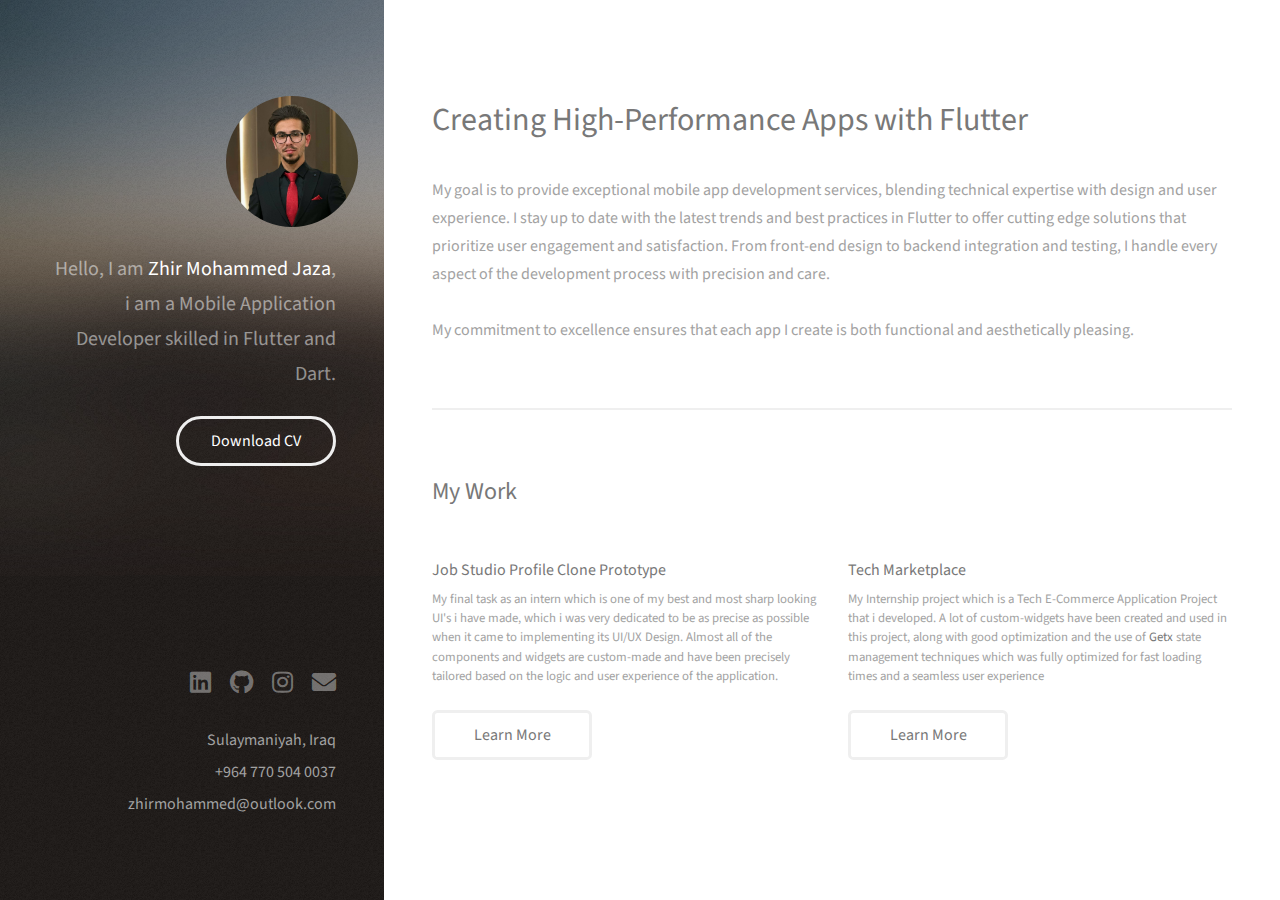
==== index.html @ 9ae7765c "first commit" ====
<!DOCTYPE HTML>
<!--
	Strata by HTML5 UP
	html5up.net | @ajlkn
	Free for personal and commercial use under the CCA 3.0 license (html5up.net/license)
-->
<html>
	<head>
		<title>Zhir's Portfolio</title>
		<meta charset="utf-8" />
		<meta name="viewport" content="width=device-width, initial-scale=1, user-scalable=no" />
		<link rel="stylesheet" href="assets/css/main.css" />
	</head>
	<body class="is-preload">

		<!-- Header -->
			<header id="header">
				<div class="inner">
					<a href="https://www.linkedin.com/in/zheer-muhamad-14b6a4210/" target="_blank" class="image avatar"><img src="images/Zhir.jpg" alt="" style="width:132px;height:auto; margin-left: -10px;" /></a>
					<h1>Hello, I am <strong>Zhir Mohammed Jaza</strong>,<br />
					i am a Mobile Application Developer<br /> skilled in Flutter and Dart.<br />
					<!-- <a href="http://html5up.net">HTML5 UP</a> -->
					</h1>
					<ul class="ul-mob" style="margin-top: 24px;">
						<li><a href="assets/files/Zheer's CV.pdf" download="Zheer's CV.pdf" class="btn">Download CV</a></li>
					</ul>
				</div>
			</header>

		<!-- Main -->
			<div id="main">

				<!-- One -->
					<section id="one">
						<header class="major">
							<h2>Creating High-Performance Apps with Flutter</h2>
						</header>
						<p>My goal is to provide exceptional mobile app development services, blending technical expertise with design and user experience. I stay up to date with the latest trends and best practices in Flutter to offer cutting edge solutions that prioritize user engagement and satisfaction. From front-end design to backend integration and testing, I handle every aspect of the development process with precision and care.<br><br> My commitment to excellence ensures that each app I create is both functional and aesthetically pleasing.</p>
						
					</section>

				<!-- Two -->
					<section id="two">
						<h2>My Work</h2>
						<div class="row">
							<article class="col-6 col-12-xsmall work-item">
								<a href="images/fulls/JobStudio.png" class="image fit thumb"><img src="images/thumbs/JobStudio.png" alt="" /></a>
								<h3>Job Studio Profile Clone Prototype</h3>
								<p>My final task as an intern which is one of my best and most sharp looking UI's i have made, which i was very dedicated to be as precise as possible when it came to implementing its UI/UX Design. Almost all of the components and widgets are custom-made and have been precisely tailored based on the logic and user experience of the application.</p>
								<a href="https://github.com/Zheer03/job-studio-profile-ui.git" target="_blank" class="button" style="margin-top: 24px;">Learn More</a>
							</article>
							<article class="col-6 col-12-xsmall work-item">
								<a href="images/fulls/TechMarketplace.png" class="image fit thumb"><img src="images/thumbs/TechMarketplace.png" alt="" /></a>
								<h3>Tech Marketplace</h3>
								<p>My Internship project which is a Tech E-Commerce Application Project that i developed. A lot of custom-widgets have been created and used in this project, along with good optimization and the use of <Strong>Getx</Strong> state management techniques which was fully optimized for fast loading times and a seamless user experience</p>
								<a href="https://github.com/Zheer03/tech-marketplace.git" target="_blank" class="button" style="margin-top: 24px;">Learn More</a>
							</article>
							<!-- <article class="col-6 col-12-xsmall work-item">
								<a href="images/fulls/JobStudio.png" class="image fit thumb"><img src="images/thumbs/JobStudio.png" alt="" /></a>
								<h3>Tortor metus commodo</h3>
								<p>Lorem ipsum dolor sit amet nisl sed nullam feugiat.</p>
							</article>
							<article class="col-6 col-12-xsmall work-item">
								<a href="images/fulls/JobStudio.png" class="image fit thumb"><img src="images/thumbs/JobStudio.png" alt="" /></a>
								<h3>Quam neque phasellus</h3>
								<p>Lorem ipsum dolor sit amet nisl sed nullam feugiat.</p>
							</article>
							<article class="col-6 col-12-xsmall work-item">
								<a href="images/fulls/05.jpg" class="image fit thumb"><img src="images/thumbs/05.jpg" alt="" /></a>
								<h3>Nunc enim commodo aliquet</h3>
								<p>Lorem ipsum dolor sit amet nisl sed nullam feugiat.</p>
							</article>
							<article class="col-6 col-12-xsmall work-item">
								<a href="images/fulls/06.jpg" class="image fit thumb"><img src="images/thumbs/06.jpg" alt="" /></a>
								<h3>Risus ornare lacinia</h3>
								<p>Lorem ipsum dolor sit amet nisl sed nullam feugiat.</p>
							</article> -->
						</div>
						<!-- <ul class="actions">
							<li><a href="#" class="button">Full Portfolio</a></li>
						</ul> -->
					</section>

				<!-- Three -->
					<!-- <section id="three">
						<h2>Get In Touch</h2>
						<p>Accumsan pellentesque commodo blandit enim arcu non at amet id arcu magna. Accumsan orci faucibus id eu lorem semper nunc nisi lorem vulputate lorem neque lorem ipsum dolor.</p>
						<div class="row">
							<div class="col-8 col-12-small">
								<form method="post" action="#">
									<div class="row gtr-uniform gtr-50">
										<div class="col-6 col-12-xsmall"><input type="text" name="name" id="name" placeholder="Name" /></div>
										<div class="col-6 col-12-xsmall"><input type="email" name="email" id="email" placeholder="Email" /></div>
										<div class="col-12"><textarea name="message" id="message" placeholder="Message" rows="4"></textarea></div>
									</div>
								</form>
								<ul class="actions">
									<li><input type="submit" value="Send Message" /></li>
								</ul>
							</div>
							<div class="col-4 col-12-small">
								<ul class="labeled-icons">
									<li>
										<h3 class="icon solid fa-home"><span class="label">Address</span></h3>
										1234 Somewhere Rd.<br />
										Nashville, TN 00000<br />
										United States
									</li>
									<li>
										<h3 class="icon solid fa-mobile-alt"><span class="label">Phone</span></h3>
										000-000-0000
									</li>
									<li>
										<h3 class="icon solid fa-envelope"><span class="label">Email</span></h3>
										<a href="#">hello@untitled.tld</a>
									</li>
								</ul>
							</div>
						</div>
					</section> -->

				<!-- Four -->
				<!--
					<section id="four">
						<h2>Elements</h2>

						<section>
							<h4>Text</h4>
							<p>This is <b>bold</b> and this is <strong>strong</strong>. This is <i>italic</i> and this is <em>emphasized</em>.
							This is <sup>superscript</sup> text and this is <sub>subscript</sub> text.
							This is <u>underlined</u> and this is code: <code>for (;;) { ... }</code>. Finally, <a href="#">this is a link</a>.</p>
							<hr />
							<header>
								<h4>Heading with a Subtitle</h4>
								<p>Lorem ipsum dolor sit amet nullam id egestas urna aliquam</p>
							</header>
							<p>Nunc lacinia ante nunc ac lobortis. Interdum adipiscing gravida odio porttitor sem non mi integer non faucibus ornare mi ut ante amet placerat aliquet. Volutpat eu sed ante lacinia sapien lorem accumsan varius montes viverra nibh in adipiscing blandit tempus accumsan.</p>
							<header>
								<h5>Heading with a Subtitle</h5>
								<p>Lorem ipsum dolor sit amet nullam id egestas urna aliquam</p>
							</header>
							<p>Nunc lacinia ante nunc ac lobortis. Interdum adipiscing gravida odio porttitor sem non mi integer non faucibus ornare mi ut ante amet placerat aliquet. Volutpat eu sed ante lacinia sapien lorem accumsan varius montes viverra nibh in adipiscing blandit tempus accumsan.</p>
							<hr />
							<h2>Heading Level 2</h2>
							<h3>Heading Level 3</h3>
							<h4>Heading Level 4</h4>
							<h5>Heading Level 5</h5>
							<h6>Heading Level 6</h6>
							<hr />
							<h5>Blockquote</h5>
							<blockquote>Fringilla nisl. Donec accumsan interdum nisi, quis tincidunt felis sagittis eget tempus euismod. Vestibulum ante ipsum primis in faucibus vestibulum. Blandit adipiscing eu felis iaculis volutpat ac adipiscing accumsan faucibus. Vestibulum ante ipsum primis in faucibus lorem ipsum dolor sit amet nullam adipiscing eu felis.</blockquote>
							<h5>Preformatted</h5>
							<pre><code>i = 0;

while (!deck.isInOrder()) {
print 'Iteration ' + i;
deck.shuffle();
i++;
}

print 'It took ' + i + ' iterations to sort the deck.';</code></pre>
						</section>

						<section>
							<h4>Lists</h4>
							<div class="row">
								<div class="col-6 col-12-xsmall">
									<h5>Unordered</h5>
									<ul>
										<li>Dolor pulvinar etiam magna etiam.</li>
										<li>Sagittis adipiscing lorem eleifend.</li>
										<li>Felis enim feugiat dolore viverra.</li>
									</ul>
									<h5>Alternate</h5>
									<ul class="alt">
										<li>Dolor pulvinar etiam magna etiam.</li>
										<li>Sagittis adipiscing lorem eleifend.</li>
										<li>Felis enim feugiat dolore viverra.</li>
									</ul>
								</div>
								<div class="col-6 col-12-xsmall">
									<h5>Ordered</h5>
									<ol>
										<li>Dolor pulvinar etiam magna etiam.</li>
										<li>Etiam vel felis at lorem sed viverra.</li>
										<li>Felis enim feugiat dolore viverra.</li>
										<li>Dolor pulvinar etiam magna etiam.</li>
										<li>Etiam vel felis at lorem sed viverra.</li>
										<li>Felis enim feugiat dolore viverra.</li>
									</ol>
									<h5>Icons</h5>
									<ul class="icons">
										<li><a href="#" class="icon brands fa-twitter"><span class="label">Twitter</span></a></li>
										<li><a href="#" class="icon brands fa-facebook-f"><span class="label">Facebook</span></a></li>
										<li><a href="#" class="icon brands fa-instagram"><span class="label">Instagram</span></a></li>
										<li><a href="#" class="icon brands fa-github"><span class="label">Github</span></a></li>
										<li><a href="#" class="icon brands fa-dribbble"><span class="label">Dribbble</span></a></li>
										<li><a href="#" class="icon brands fa-tumblr"><span class="label">Tumblr</span></a></li>
									</ul>
								</div>
							</div>
							<h5>Actions</h5>
							<ul class="actions">
								<li><a href="#" class="button primary">Default</a></li>
								<li><a href="#" class="button">Default</a></li>
							</ul>
							<ul class="actions small">
								<li><a href="#" class="button primary small">Small</a></li>
								<li><a href="#" class="button small">Small</a></li>
							</ul>
							<div class="row">
								<div class="col-6 col-12-small">
									<ul class="actions stacked">
										<li><a href="#" class="button primary">Default</a></li>
										<li><a href="#" class="button">Default</a></li>
									</ul>
								</div>
								<div class="col-6 col-12-small">
									<ul class="actions stacked">
										<li><a href="#" class="button primary small">Small</a></li>
										<li><a href="#" class="button small">Small</a></li>
									</ul>
								</div>
								<div class="col-6 col-12-small">
									<ul class="actions stacked">
										<li><a href="#" class="button primary fit">Default</a></li>
										<li><a href="#" class="button fit">Default</a></li>
									</ul>
								</div>
								<div class="col-6 col-12-small">
									<ul class="actions stacked">
										<li><a href="#" class="button primary small fit">Small</a></li>
										<li><a href="#" class="button small fit">Small</a></li>
									</ul>
								</div>
							</div>
						</section>

						<section>
							<h4>Table</h4>
							<h5>Default</h5>
							<div class="table-wrapper">
								<table>
									<thead>
										<tr>
											<th>Name</th>
											<th>Description</th>
											<th>Price</th>
										</tr>
									</thead>
									<tbody>
										<tr>
											<td>Item One</td>
											<td>Ante turpis integer aliquet porttitor.</td>
											<td>29.99</td>
										</tr>
										<tr>
											<td>Item Two</td>
											<td>Vis ac commodo adipiscing arcu aliquet.</td>
											<td>19.99</td>
										</tr>
										<tr>
											<td>Item Three</td>
											<td> Morbi faucibus arcu accumsan lorem.</td>
											<td>29.99</td>
										</tr>
										<tr>
											<td>Item Four</td>
											<td>Vitae integer tempus condimentum.</td>
											<td>19.99</td>
										</tr>
										<tr>
											<td>Item Five</td>
											<td>Ante turpis integer aliquet porttitor.</td>
											<td>29.99</td>
										</tr>
									</tbody>
									<tfoot>
										<tr>
											<td colspan="2"></td>
											<td>100.00</td>
										</tr>
									</tfoot>
								</table>
							</div>

							<h5>Alternate</h5>
							<div class="table-wrapper">
								<table class="alt">
									<thead>
										<tr>
											<th>Name</th>
											<th>Description</th>
											<th>Price</th>
										</tr>
									</thead>
									<tbody>
										<tr>
											<td>Item One</td>
											<td>Ante turpis integer aliquet porttitor.</td>
											<td>29.99</td>
										</tr>
										<tr>
											<td>Item Two</td>
											<td>Vis ac commodo adipiscing arcu aliquet.</td>
											<td>19.99</td>
										</tr>
										<tr>
											<td>Item Three</td>
											<td> Morbi faucibus arcu accumsan lorem.</td>
											<td>29.99</td>
										</tr>
										<tr>
											<td>Item Four</td>
											<td>Vitae integer tempus condimentum.</td>
											<td>19.99</td>
										</tr>
										<tr>
											<td>Item Five</td>
											<td>Ante turpis integer aliquet porttitor.</td>
											<td>29.99</td>
										</tr>
									</tbody>
									<tfoot>
										<tr>
											<td colspan="2"></td>
											<td>100.00</td>
										</tr>
									</tfoot>
								</table>
							</div>
						</section>

						<section>
							<h4>Buttons</h4>
							<ul class="actions">
								<li><a href="#" class="button primary">Primary</a></li>
								<li><a href="#" class="button">Default</a></li>
							</ul>
							<ul class="actions">
								<li><a href="#" class="button large">Large</a></li>
								<li><a href="#" class="button">Default</a></li>
								<li><a href="#" class="button small">Small</a></li>
							</ul>
							<ul class="actions fit">
								<li><a href="#" class="button primary fit">Fit</a></li>
								<li><a href="#" class="button fit">Fit</a></li>
							</ul>
							<ul class="actions fit small">
								<li><a href="#" class="button primary fit small">Fit + Small</a></li>
								<li><a href="#" class="button fit small">Fit + Small</a></li>
							</ul>
							<ul class="actions">
								<li><a href="#" class="button primary icon solid fa-download">Icon</a></li>
								<li><a href="#" class="button icon solid fa-download">Icon</a></li>
							</ul>
							<ul class="actions">
								<li><span class="button primary disabled">Primary</span></li>
								<li><span class="button disabled">Default</span></li>
							</ul>
						</section>

						<section>
							<h4>Form</h4>
							<form method="post" action="#">
								<div class="row gtr-uniform gtr-50">
									<div class="col-6 col-12-xsmall">
										<input type="text" name="demo-name" id="demo-name" value="" placeholder="Name" />
									</div>
									<div class="col-6 col-12-xsmall">
										<input type="email" name="demo-email" id="demo-email" value="" placeholder="Email" />
									</div>
									<div class="col-12">
										<select name="demo-category" id="demo-category">
											<option value="">- Category -</option>
											<option value="1">Manufacturing</option>
											<option value="1">Shipping</option>
											<option value="1">Administration</option>
											<option value="1">Human Resources</option>
										</select>
									</div>
									<div class="col-4 col-12-small">
										<input type="radio" id="demo-priority-low" name="demo-priority" checked>
										<label for="demo-priority-low">Low Priority</label>
									</div>
									<div class="col-4 col-12-small">
										<input type="radio" id="demo-priority-normal" name="demo-priority">
										<label for="demo-priority-normal">Normal Priority</label>
									</div>
									<div class="col-4 col-12-small">
										<input type="radio" id="demo-priority-high" name="demo-priority">
										<label for="demo-priority-high">High Priority</label>
									</div>
									<div class="col-6 col-12-small">
										<input type="checkbox" id="demo-copy" name="demo-copy">
										<label for="demo-copy">Email me a copy of this message</label>
									</div>
									<div class="col-6 col-12-small">
										<input type="checkbox" id="demo-human" name="demo-human" checked>
										<label for="demo-human">I am a human and not a robot</label>
									</div>
									<div class="col-12">
										<textarea name="demo-message" id="demo-message" placeholder="Enter your message" rows="6"></textarea>
									</div>
									<div class="col-12">
										<ul class="actions">
											<li><input type="submit" value="Send Message" class="primary" /></li>
											<li><input type="reset" value="Reset" /></li>
										</ul>
									</div>
								</div>
							</form>
						</section>

						<section>
							<h4>Image</h4>
							<h5>Fit</h5>
							<div class="box alt">
								<div class="row gtr-50 gtr-uniform">
									<div class="col-12"><span class="image fit"><img src="images/fulls/05.jpg" alt="" /></span></div>
									<div class="col-4"><span class="image fit"><img src="images/thumbs/01.jpg" alt="" /></span></div>
									<div class="col-4"><span class="image fit"><img src="images/thumbs/02.jpg" alt="" /></span></div>
									<div class="col-4"><span class="image fit"><img src="images/thumbs/03.jpg" alt="" /></span></div>
									<div class="col-4"><span class="image fit"><img src="images/thumbs/04.jpg" alt="" /></span></div>
									<div class="col-4"><span class="image fit"><img src="images/thumbs/05.jpg" alt="" /></span></div>
									<div class="col-4"><span class="image fit"><img src="images/thumbs/06.jpg" alt="" /></span></div>
									<div class="col-4"><span class="image fit"><img src="images/thumbs/03.jpg" alt="" /></span></div>
									<div class="col-4"><span class="image fit"><img src="images/thumbs/02.jpg" alt="" /></span></div>
									<div class="col-4"><span class="image fit"><img src="images/thumbs/01.jpg" alt="" /></span></div>
								</div>
							</div>
							<h5>Left &amp; Right</h5>
							<p><span class="image left"><img src="images/avatar.jpg" alt="" /></span>Fringilla nisl. Donec accumsan interdum nisi, quis tincidunt felis sagittis eget. tempus euismod. Vestibulum ante ipsum primis in faucibus vestibulum. Blandit adipiscing eu felis iaculis volutpat ac adipiscing accumsan eu faucibus. Integer ac pellentesque praesent tincidunt felis sagittis eget. tempus euismod. Vestibulum ante ipsum primis in faucibus vestibulum. Blandit adipiscing eu felis iaculis volutpat ac adipiscing accumsan eu faucibus. Integer ac pellentesque praesent. Donec accumsan interdum nisi, quis tincidunt felis sagittis eget. tempus euismod. Vestibulum ante ipsum primis in faucibus vestibulum. Blandit adipiscing eu felis iaculis volutpat ac adipiscing accumsan eu faucibus. Integer ac pellentesque praesent tincidunt felis sagittis eget. tempus euismod. Vestibulum ante ipsum primis in faucibus vestibulum. Blandit adipiscing eu felis iaculis volutpat ac adipiscing accumsan eu faucibus. Integer ac pellentesque praesent.</p>
							<p><span class="image right"><img src="images/avatar.jpg" alt="" /></span>Fringilla nisl. Donec accumsan interdum nisi, quis tincidunt felis sagittis eget. tempus euismod. Vestibulum ante ipsum primis in faucibus vestibulum. Blandit adipiscing eu felis iaculis volutpat ac adipiscing accumsan eu faucibus. Integer ac pellentesque praesent tincidunt felis sagittis eget. tempus euismod. Vestibulum ante ipsum primis in faucibus vestibulum. Blandit adipiscing eu felis iaculis volutpat ac adipiscing accumsan eu faucibus. Integer ac pellentesque praesent. Donec accumsan interdum nisi, quis tincidunt felis sagittis eget. tempus euismod. Vestibulum ante ipsum primis in faucibus vestibulum. Blandit adipiscing eu felis iaculis volutpat ac adipiscing accumsan eu faucibus. Integer ac pellentesque praesent tincidunt felis sagittis eget. tempus euismod. Vestibulum ante ipsum primis in faucibus vestibulum. Blandit adipiscing eu felis iaculis volutpat ac adipiscing accumsan eu faucibus. Integer ac pellentesque praesent.</p>
						</section>

					</section>
				-->

			</div>

		<!-- Footer -->
			<footer id="footer">
				<div class="inner">
					<ul class="icons">
						<li><a href="https://www.linkedin.com/in/zheer-muhamad-14b6a4210/" target="_blank" class="icon brands fa-linkedin"><span class="label">Twitter</span></a></li>
						<li><a href="https://github.com/Zheer03" target="_blank" class="icon brands fa-github"><span class="label">Github</span></a></li>
						<li><a href="https://www.instagram.com/zheermuhamad03/" target="_blank" class="icon brands fa-instagram"><span class="label">Dribbble</span></a></li>
						<li><a href="mailto:zhirmohammed@outlook.com" target="_blank" class="icon solid fa-envelope"><span class="label">Email</span></a></li>
					</ul>
					<!-- <div class="col-4 col-12-small" style="display: flex; justify-content: flex-end; margin-top: 24px;"> -->
					<div class="col-4 col-12-small footer-align" >
					<ul class="ul-mob">
							<li>
								<a href="https://maps.google.com/?q=35.555620, 45.435078" target="_blank">Sulaymaniyah, Iraq</a>
							<li>
								<a href="tel:+9647705040037" target="_blank">+964 770 504 0037</a>
							</li>
							<li>
								<a href="mailto:zhirmohammed@outlook.com">zhirmohammed@outlook.com</a>
							</li>
						</ul>
					</div>
				</div>
			</footer>

		<!-- Scripts -->
			<script src="assets/js/jquery.min.js"></script>
			<script src="assets/js/jquery.poptrox.min.js"></script>
			<script src="assets/js/browser.min.js"></script>
			<script src="assets/js/breakpoints.min.js"></script>
			<script src="assets/js/util.js"></script>
			<script src="assets/js/main.js"></script>

	</body>
</html>
---- assets/css/main.css ----
@import url("fontawesome-all.min.css");
@import url("https://fonts.googleapis.com/css?family=Source+Sans+Pro:400,400italic");

/*
	Strata by HTML5 UP
	html5up.net | @ajlkn
	Free for personal and commercial use under the CCA 3.0 license (html5up.net/license)
*/

html,
body,
div,
span,
applet,
object,
iframe,
h1,
h2,
h3,
h4,
h5,
h6,
p,
blockquote,
pre,
a,
abbr,
acronym,
address,
big,
cite,
code,
del,
dfn,
em,
img,
ins,
kbd,
q,
s,
samp,
small,
strike,
strong,
sub,
sup,
tt,
var,
b,
u,
i,
center,
dl,
dt,
dd,
ol,
ul,
li,
fieldset,
form,
label,
legend,
table,
caption,
tbody,
tfoot,
thead,
tr,
th,
td,
article,
aside,
canvas,
details,
embed,
figure,
figcaption,
footer,
header,
hgroup,
menu,
nav,
output,
ruby,
section,
summary,
time,
mark,
audio,
video {
	margin: 0;
	padding: 0;
	border: 0;
	font-size: 100%;
	font: inherit;
	vertical-align: baseline;
}

article,
aside,
details,
figcaption,
figure,
footer,
header,
hgroup,
menu,
nav,
section {
	display: block;
}

body {
	line-height: 1;
}

ol,
ul {
	list-style: none;
}

blockquote,
q {
	quotes: none;
}

blockquote:before,
blockquote:after,
q:before,
q:after {
	content: '';
	content: none;
}

table {
	border-collapse: collapse;
	border-spacing: 0;
}

body {
	-webkit-text-size-adjust: none;
}

mark {
	background-color: transparent;
	color: inherit;
}

input::-moz-focus-inner {
	border: 0;
	padding: 0;
}

input,
select,
textarea {
	-moz-appearance: none;
	-webkit-appearance: none;
	-ms-appearance: none;
	appearance: none;
}

/* Basic */

html {
	box-sizing: border-box;
}

*,
*:before,
*:after {
	box-sizing: inherit;
}

body {
	background: #fff;
}

body.is-preload *,
body.is-preload *:before,
body.is-preload *:after {
	-moz-animation: none !important;
	-webkit-animation: none !important;
	-ms-animation: none !important;
	animation: none !important;
	-moz-transition: none !important;
	-webkit-transition: none !important;
	-ms-transition: none !important;
	transition: none !important;
}

body,
input,
select,
textarea {
	color: #a2a2a2;
	font-family: "Source Sans Pro", Helvetica, sans-serif;
	font-size: 16pt;
	font-weight: 400;
	line-height: 1.75em;
}

a {
	-moz-transition: color 0.2s ease-in-out, border-color 0.2s ease-in-out;
	-webkit-transition: color 0.2s ease-in-out, border-color 0.2s ease-in-out;
	-ms-transition: color 0.2s ease-in-out, border-color 0.2s ease-in-out;
	transition: color 0.2s ease-in-out, border-color 0.2s ease-in-out;
	border-bottom: dotted 0px;
	color: #49bf9d;
	text-decoration: none;
}

a:hover {
	border-bottom-color: transparent;
	color: #49bf9d !important;
	text-decoration: none;
}

strong,
b {
	color: #787878;
	font-weight: 400;
}

em,
i {
	font-style: italic;
}

p {
	margin: 0 0 2em 0;
}

h1,
h2,
h3,
h4,
h5,
h6 {
	color: #787878;
	font-weight: 400;
	line-height: 1em;
	margin: 0 0 1em 0;
}

h1 a,
h2 a,
h3 a,
h4 a,
h5 a,
h6 a {
	color: inherit;
	text-decoration: none;
}

h1 {
	font-size: 2em;
	line-height: 1.5em;
}

h2 {
	font-size: 1.5em;
	line-height: 1.5em;
}

h3 {
	font-size: 1.25em;
	line-height: 1.5em;
}

h4 {
	font-size: 1.1em;
	line-height: 1.5em;
}

h5 {
	font-size: 0.9em;
	line-height: 1.5em;
}

h6 {
	font-size: 0.7em;
	line-height: 1.5em;
}

sub {
	font-size: 0.8em;
	position: relative;
	top: 0.5em;
}

sup {
	font-size: 0.8em;
	position: relative;
	top: -0.5em;
}

hr {
	border: 0;
	border-bottom: solid 2px #efefef;
	margin: 2em 0;
}

hr.major {
	margin: 3em 0;
}

blockquote {
	border-left: solid 6px #efefef;
	font-style: italic;
	margin: 0 0 2em 0;
	padding: 0.5em 0 0.5em 1.5em;
}

code {
	background: #f7f7f7;
	border-radius: 0.35em;
	border: solid 2px #efefef;
	font-family: "Courier New", monospace;
	font-size: 0.9em;
	margin: 0 0.25em;
	padding: 0.25em 0.65em;
}

pre {
	-webkit-overflow-scrolling: touch;
	font-family: "Courier New", monospace;
	font-size: 0.9em;
	margin: 0 0 2em 0;
}

pre code {
	display: block;
	line-height: 1.75em;
	padding: 1em 1.5em;
	overflow-x: auto;
}

.align-left {
	text-align: left;
}

.align-center {
	text-align: center;
}

.align-right {
	text-align: right;
}

/* Container */

.container {
	margin: 0 auto;
	max-width: calc(100% - 4em);
	width: 100%;
}

.container.xsmall {
	width: 25%;
}

.container.small {
	width: 50%;
}

.container.medium {
	width: 75%;
}

.container.large {
	width: 125%;
}

.container.xlarge {
	width: 150%;
}

.container.max {
	width: 100%;
}

@media screen and (max-width: 980px) {

	.container {
		width: 100% !important;
		max-width: 100% !important;
	}

}

@media screen and (max-width: 480px) {

	.container {
		max-width: calc(100% - 3em);
	}

}

/* Row */

.row {
	display: flex;
	flex-wrap: wrap;
	box-sizing: border-box;
	align-items: stretch;
}

.row>* {
	box-sizing: border-box;
}

.row.gtr-uniform>*> :last-child {
	margin-bottom: 0;
}

.row.aln-left {
	justify-content: flex-start;
}

.row.aln-center {
	justify-content: center;
}

.row.aln-right {
	justify-content: flex-end;
}

.row.aln-top {
	align-items: flex-start;
}

.row.aln-middle {
	align-items: center;
}

.row.aln-bottom {
	align-items: flex-end;
}

.row>.imp {
	order: -1;
}

.row>.col-1 {
	width: 8.33333%;
}

.row>.off-1 {
	margin-left: 8.33333%;
}

.row>.col-2 {
	width: 16.66667%;
}

.row>.off-2 {
	margin-left: 16.66667%;
}

.row>.col-3 {
	width: 25%;
}

.row>.off-3 {
	margin-left: 25%;
}

.row>.col-4 {
	width: 33.33333%;
}

.row>.off-4 {
	margin-left: 33.33333%;
}

.row>.col-5 {
	width: 41.66667%;
}

.row>.off-5 {
	margin-left: 41.66667%;
}

.row>.col-6 {
	width: 50%;
}

.row>.off-6 {
	margin-left: 50%;
}

.row>.col-7 {
	width: 58.33333%;
}

.row>.off-7 {
	margin-left: 58.33333%;
}

.row>.col-8 {
	width: 66.66667%;
}

.row>.off-8 {
	margin-left: 66.66667%;
}

.row>.col-9 {
	width: 75%;
}

.row>.off-9 {
	margin-left: 75%;
}

.row>.col-10 {
	width: 83.33333%;
}

.row>.off-10 {
	margin-left: 83.33333%;
}

.row>.col-11 {
	width: 91.66667%;
}

.row>.off-11 {
	margin-left: 91.66667%;
}

.row>.col-12 {
	width: 100%;
}

.row>.off-12 {
	margin-left: 100%;
}

.row.gtr-0 {
	margin-top: 0;
	margin-left: 0em;
}

.row.gtr-0>* {
	padding: 0 0 0 0em;
}

.row.gtr-0.gtr-uniform {
	margin-top: 0em;
}

.row.gtr-0.gtr-uniform>* {
	padding-top: 0em;
}

.row.gtr-25 {
	margin-top: 0;
	margin-left: -0.625em;
}

.row.gtr-25>* {
	padding: 0 0 0 0.625em;
}

.row.gtr-25.gtr-uniform {
	margin-top: -0.625em;
}

.row.gtr-25.gtr-uniform>* {
	padding-top: 0.625em;
}

.row.gtr-50 {
	margin-top: 0;
	margin-left: -1.25em;
}

.row.gtr-50>* {
	padding: 0 0 0 1.25em;
}

.row.gtr-50.gtr-uniform {
	margin-top: -1.25em;
}

.row.gtr-50.gtr-uniform>* {
	padding-top: 1.25em;
}

.row {
	margin-top: 0;
	margin-left: -2.5em;
}

.row>* {
	padding: 0 0 0 2.5em;
}

.row.gtr-uniform {
	margin-top: -2.5em;
}

.row.gtr-uniform>* {
	padding-top: 2.5em;
}

.row.gtr-150 {
	margin-top: 0;
	margin-left: -3.75em;
}

.row.gtr-150>* {
	padding: 0 0 0 3.75em;
}

.row.gtr-150.gtr-uniform {
	margin-top: -3.75em;
}

.row.gtr-150.gtr-uniform>* {
	padding-top: 3.75em;
}

.row.gtr-200 {
	margin-top: 0;
	margin-left: -5em;
}

.row.gtr-200>* {
	padding: 0 0 0 5em;
}

.row.gtr-200.gtr-uniform {
	margin-top: -5em;
}

.row.gtr-200.gtr-uniform>* {
	padding-top: 5em;
}

@media screen and (max-width: 1800px) {

	.row {
		display: flex;
		flex-wrap: wrap;
		box-sizing: border-box;
		align-items: stretch;
	}

	.row>* {
		box-sizing: border-box;
	}

	.row.gtr-uniform>*> :last-child {
		margin-bottom: 0;
	}

	.row.aln-left {
		justify-content: flex-start;
	}

	.row.aln-center {
		justify-content: center;
	}

	.row.aln-right {
		justify-content: flex-end;
	}

	.row.aln-top {
		align-items: flex-start;
	}

	.row.aln-middle {
		align-items: center;
	}

	.row.aln-bottom {
		align-items: flex-end;
	}

	.row>.imp-xlarge {
		order: -1;
	}

	.row>.col-1-xlarge {
		width: 8.33333%;
	}

	.row>.off-1-xlarge {
		margin-left: 8.33333%;
	}

	.row>.col-2-xlarge {
		width: 16.66667%;
	}

	.row>.off-2-xlarge {
		margin-left: 16.66667%;
	}

	.row>.col-3-xlarge {
		width: 25%;
	}

	.row>.off-3-xlarge {
		margin-left: 25%;
	}

	.row>.col-4-xlarge {
		width: 33.33333%;
	}

	.row>.off-4-xlarge {
		margin-left: 33.33333%;
	}

	.row>.col-5-xlarge {
		width: 41.66667%;
	}

	.row>.off-5-xlarge {
		margin-left: 41.66667%;
	}

	.row>.col-6-xlarge {
		width: 50%;
	}

	.row>.off-6-xlarge {
		margin-left: 50%;
	}

	.row>.col-7-xlarge {
		width: 58.33333%;
	}

	.row>.off-7-xlarge {
		margin-left: 58.33333%;
	}

	.row>.col-8-xlarge {
		width: 66.66667%;
	}

	.row>.off-8-xlarge {
		margin-left: 66.66667%;
	}

	.row>.col-9-xlarge {
		width: 75%;
	}

	.row>.off-9-xlarge {
		margin-left: 75%;
	}

	.row>.col-10-xlarge {
		width: 83.33333%;
	}

	.row>.off-10-xlarge {
		margin-left: 83.33333%;
	}

	.row>.col-11-xlarge {
		width: 91.66667%;
	}

	.row>.off-11-xlarge {
		margin-left: 91.66667%;
	}

	.row>.col-12-xlarge {
		width: 100%;
	}

	.row>.off-12-xlarge {
		margin-left: 100%;
	}

	.row.gtr-0 {
		margin-top: 0;
		margin-left: 0em;
	}

	.row.gtr-0>* {
		padding: 0 0 0 0em;
	}

	.row.gtr-0.gtr-uniform {
		margin-top: 0em;
	}

	.row.gtr-0.gtr-uniform>* {
		padding-top: 0em;
	}

	.row.gtr-25 {
		margin-top: 0;
		margin-left: -0.625em;
	}

	.row.gtr-25>* {
		padding: 0 0 0 0.625em;
	}

	.row.gtr-25.gtr-uniform {
		margin-top: -0.625em;
	}

	.row.gtr-25.gtr-uniform>* {
		padding-top: 0.625em;
	}

	.row.gtr-50 {
		margin-top: 0;
		margin-left: -1.25em;
	}

	.row.gtr-50>* {
		padding: 0 0 0 1.25em;
	}

	.row.gtr-50.gtr-uniform {
		margin-top: -1.25em;
	}

	.row.gtr-50.gtr-uniform>* {
		padding-top: 1.25em;
	}

	.row {
		margin-top: 0;
		margin-left: -2.5em;
	}

	.row>* {
		padding: 0 0 0 2.5em;
	}

	.row.gtr-uniform {
		margin-top: -2.5em;
	}

	.row.gtr-uniform>* {
		padding-top: 2.5em;
	}

	.row.gtr-150 {
		margin-top: 0;
		margin-left: -3.75em;
	}

	.row.gtr-150>* {
		padding: 0 0 0 3.75em;
	}

	.row.gtr-150.gtr-uniform {
		margin-top: -3.75em;
	}

	.row.gtr-150.gtr-uniform>* {
		padding-top: 3.75em;
	}

	.row.gtr-200 {
		margin-top: 0;
		margin-left: -5em;
	}

	.row.gtr-200>* {
		padding: 0 0 0 5em;
	}

	.row.gtr-200.gtr-uniform {
		margin-top: -5em;
	}

	.row.gtr-200.gtr-uniform>* {
		padding-top: 5em;
	}

}

@media screen and (max-width: 1280px) {

	.row {
		display: flex;
		flex-wrap: wrap;
		box-sizing: border-box;
		align-items: stretch;
	}

	.row>* {
		box-sizing: border-box;
	}

	.row.gtr-uniform>*> :last-child {
		margin-bottom: 0;
	}

	.row.aln-left {
		justify-content: flex-start;
	}

	.row.aln-center {
		justify-content: center;
	}

	.row.aln-right {
		justify-content: flex-end;
	}

	.row.aln-top {
		align-items: flex-start;
	}

	.row.aln-middle {
		align-items: center;
	}

	.row.aln-bottom {
		align-items: flex-end;
	}

	.row>.imp-large {
		order: -1;
	}

	.row>.col-1-large {
		width: 8.33333%;
	}

	.row>.off-1-large {
		margin-left: 8.33333%;
	}

	.row>.col-2-large {
		width: 16.66667%;
	}

	.row>.off-2-large {
		margin-left: 16.66667%;
	}

	.row>.col-3-large {
		width: 25%;
	}

	.row>.off-3-large {
		margin-left: 25%;
	}

	.row>.col-4-large {
		width: 33.33333%;
	}

	.row>.off-4-large {
		margin-left: 33.33333%;
	}

	.row>.col-5-large {
		width: 41.66667%;
	}

	.row>.off-5-large {
		margin-left: 41.66667%;
	}

	.row>.col-6-large {
		width: 50%;
	}

	.row>.off-6-large {
		margin-left: 50%;
	}

	.row>.col-7-large {
		width: 58.33333%;
	}

	.row>.off-7-large {
		margin-left: 58.33333%;
	}

	.row>.col-8-large {
		width: 66.66667%;
	}

	.row>.off-8-large {
		margin-left: 66.66667%;
	}

	.row>.col-9-large {
		width: 75%;
	}

	.row>.off-9-large {
		margin-left: 75%;
	}

	.row>.col-10-large {
		width: 83.33333%;
	}

	.row>.off-10-large {
		margin-left: 83.33333%;
	}

	.row>.col-11-large {
		width: 91.66667%;
	}

	.row>.off-11-large {
		margin-left: 91.66667%;
	}

	.row>.col-12-large {
		width: 100%;
	}

	.row>.off-12-large {
		margin-left: 100%;
	}

	.row.gtr-0 {
		margin-top: 0;
		margin-left: 0em;
	}

	.row.gtr-0>* {
		padding: 0 0 0 0em;
	}

	.row.gtr-0.gtr-uniform {
		margin-top: 0em;
	}

	.row.gtr-0.gtr-uniform>* {
		padding-top: 0em;
	}

	.row.gtr-25 {
		margin-top: 0;
		margin-left: -0.5em;
	}

	.row.gtr-25>* {
		padding: 0 0 0 0.5em;
	}

	.row.gtr-25.gtr-uniform {
		margin-top: -0.5em;
	}

	.row.gtr-25.gtr-uniform>* {
		padding-top: 0.5em;
	}

	.row.gtr-50 {
		margin-top: 0;
		margin-left: -1em;
	}

	.row.gtr-50>* {
		padding: 0 0 0 1em;
	}

	.row.gtr-50.gtr-uniform {
		margin-top: -1em;
	}

	.row.gtr-50.gtr-uniform>* {
		padding-top: 1em;
	}

	.row {
		margin-top: 0;
		margin-left: -2em;
	}

	.row>* {
		padding: 0 0 0 2em;
	}

	.row.gtr-uniform {
		margin-top: -2em;
	}

	.row.gtr-uniform>* {
		padding-top: 2em;
	}

	.row.gtr-150 {
		margin-top: 0;
		margin-left: -3em;
	}

	.row.gtr-150>* {
		padding: 0 0 0 3em;
	}

	.row.gtr-150.gtr-uniform {
		margin-top: -3em;
	}

	.row.gtr-150.gtr-uniform>* {
		padding-top: 3em;
	}

	.row.gtr-200 {
		margin-top: 0;
		margin-left: -4em;
	}

	.row.gtr-200>* {
		padding: 0 0 0 4em;
	}

	.row.gtr-200.gtr-uniform {
		margin-top: -4em;
	}

	.row.gtr-200.gtr-uniform>* {
		padding-top: 4em;
	}

}

@media screen and (max-width: 980px) {

	.row {
		display: flex;
		flex-wrap: wrap;
		box-sizing: border-box;
		align-items: stretch;
	}

	.row>* {
		box-sizing: border-box;
	}

	.row.gtr-uniform>*> :last-child {
		margin-bottom: 0;
	}

	.row.aln-left {
		justify-content: flex-start;
	}

	.row.aln-center {
		justify-content: center;
	}

	.row.aln-right {
		justify-content: flex-end;
	}

	.row.aln-top {
		align-items: flex-start;
	}

	.row.aln-middle {
		align-items: center;
	}

	.row.aln-bottom {
		align-items: flex-end;
	}

	.row>.imp-medium {
		order: -1;
	}

	.row>.col-1-medium {
		width: 8.33333%;
	}

	.row>.off-1-medium {
		margin-left: 8.33333%;
	}

	.row>.col-2-medium {
		width: 16.66667%;
	}

	.row>.off-2-medium {
		margin-left: 16.66667%;
	}

	.row>.col-3-medium {
		width: 25%;
	}

	.row>.off-3-medium {
		margin-left: 25%;
	}

	.row>.col-4-medium {
		width: 33.33333%;
	}

	.row>.off-4-medium {
		margin-left: 33.33333%;
	}

	.row>.col-5-medium {
		width: 41.66667%;
	}

	.row>.off-5-medium {
		margin-left: 41.66667%;
	}

	.row>.col-6-medium {
		width: 50%;
	}

	.row>.off-6-medium {
		margin-left: 50%;
	}

	.row>.col-7-medium {
		width: 58.33333%;
	}

	.row>.off-7-medium {
		margin-left: 58.33333%;
	}

	.row>.col-8-medium {
		width: 66.66667%;
	}

	.row>.off-8-medium {
		margin-left: 66.66667%;
	}

	.row>.col-9-medium {
		width: 75%;
	}

	.row>.off-9-medium {
		margin-left: 75%;
	}

	.row>.col-10-medium {
		width: 83.33333%;
	}

	.row>.off-10-medium {
		margin-left: 83.33333%;
	}

	.row>.col-11-medium {
		width: 91.66667%;
	}

	.row>.off-11-medium {
		margin-left: 91.66667%;
	}

	.row>.col-12-medium {
		width: 100%;
	}

	.row>.off-12-medium {
		margin-left: 100%;
	}

	.row.gtr-0 {
		margin-top: 0;
		margin-left: 0em;
	}

	.row.gtr-0>* {
		padding: 0 0 0 0em;
	}

	.row.gtr-0.gtr-uniform {
		margin-top: 0em;
	}

	.row.gtr-0.gtr-uniform>* {
		padding-top: 0em;
	}

	.row.gtr-25 {
		margin-top: 0;
		margin-left: -0.5em;
	}

	.row.gtr-25>* {
		padding: 0 0 0 0.5em;
	}

	.row.gtr-25.gtr-uniform {
		margin-top: -0.5em;
	}

	.row.gtr-25.gtr-uniform>* {
		padding-top: 0.5em;
	}

	.row.gtr-50 {
		margin-top: 0;
		margin-left: -1em;
	}

	.row.gtr-50>* {
		padding: 0 0 0 1em;
	}

	.row.gtr-50.gtr-uniform {
		margin-top: -1em;
	}

	.row.gtr-50.gtr-uniform>* {
		padding-top: 1em;
	}

	.row {
		margin-top: 0;
		margin-left: -2em;
	}

	.row>* {
		padding: 0 0 0 2em;
	}

	.row.gtr-uniform {
		margin-top: -2em;
	}

	.row.gtr-uniform>* {
		padding-top: 2em;
	}

	.row.gtr-150 {
		margin-top: 0;
		margin-left: -3em;
	}

	.row.gtr-150>* {
		padding: 0 0 0 3em;
	}

	.row.gtr-150.gtr-uniform {
		margin-top: -3em;
	}

	.row.gtr-150.gtr-uniform>* {
		padding-top: 3em;
	}

	.row.gtr-200 {
		margin-top: 0;
		margin-left: -4em;
	}

	.row.gtr-200>* {
		padding: 0 0 0 4em;
	}

	.row.gtr-200.gtr-uniform {
		margin-top: -4em;
	}

	.row.gtr-200.gtr-uniform>* {
		padding-top: 4em;
	}






}

@media screen and (max-width: 736px) {

	.row {
		display: flex;
		flex-wrap: wrap;
		box-sizing: border-box;
		align-items: stretch;
	}

	.row>* {
		box-sizing: border-box;
	}

	.row.gtr-uniform>*> :last-child {
		margin-bottom: 0;
	}

	.row.aln-left {
		justify-content: flex-start;
	}

	.row.aln-center {
		justify-content: center;
	}

	.row.aln-right {
		justify-content: flex-end;
	}

	.row.aln-top {
		align-items: flex-start;
	}

	.row.aln-middle {
		align-items: center;
	}

	.row.aln-bottom {
		align-items: flex-end;
	}

	.row>.imp-small {
		order: -1;
	}

	.row>.col-1-small {
		width: 8.33333%;
	}

	.row>.off-1-small {
		margin-left: 8.33333%;
	}

	.row>.col-2-small {
		width: 16.66667%;
	}

	.row>.off-2-small {
		margin-left: 16.66667%;
	}

	.row>.col-3-small {
		width: 25%;
	}

	.row>.off-3-small {
		margin-left: 25%;
	}

	.row>.col-4-small {
		width: 33.33333%;
	}

	.row>.off-4-small {
		margin-left: 33.33333%;
	}

	.row>.col-5-small {
		width: 41.66667%;
	}

	.row>.off-5-small {
		margin-left: 41.66667%;
	}

	.row>.col-6-small {
		width: 50%;
	}

	.row>.off-6-small {
		margin-left: 50%;
	}

	.row>.col-7-small {
		width: 58.33333%;
	}

	.row>.off-7-small {
		margin-left: 58.33333%;
	}

	.row>.col-8-small {
		width: 66.66667%;
	}

	.row>.off-8-small {
		margin-left: 66.66667%;
	}

	.row>.col-9-small {
		width: 75%;
	}

	.row>.off-9-small {
		margin-left: 75%;
	}

	.row>.col-10-small {
		width: 83.33333%;
	}

	.row>.off-10-small {
		margin-left: 83.33333%;
	}

	.row>.col-11-small {
		width: 91.66667%;
	}

	.row>.off-11-small {
		margin-left: 91.66667%;
	}

	.row>.col-12-small {
		width: 100%;
	}

	.row>.off-12-small {
		margin-left: 100%;
	}

	.row.gtr-0 {
		margin-top: 0;
		margin-left: 0em;
	}

	.row.gtr-0>* {
		padding: 0 0 0 0em;
	}

	.row.gtr-0.gtr-uniform {
		margin-top: 0em;
	}

	.row.gtr-0.gtr-uniform>* {
		padding-top: 0em;
	}

	.row.gtr-25 {
		margin-top: 0;
		margin-left: -0.375em;
	}

	.row.gtr-25>* {
		padding: 0 0 0 0.375em;
	}

	.row.gtr-25.gtr-uniform {
		margin-top: -0.375em;
	}

	.row.gtr-25.gtr-uniform>* {
		padding-top: 0.375em;
	}

	.row.gtr-50 {
		margin-top: 0;
		margin-left: -0.75em;
	}

	.row.gtr-50>* {
		padding: 0 0 0 0.75em;
	}

	.row.gtr-50.gtr-uniform {
		margin-top: -0.75em;
	}

	.row.gtr-50.gtr-uniform>* {
		padding-top: 0.75em;
	}

	.row {
		margin-top: 0;
		margin-left: -1.5em;
	}

	.row>* {
		padding: 0 0 0 1.5em;
	}

	.row.gtr-uniform {
		margin-top: -1.5em;
	}

	.row.gtr-uniform>* {
		padding-top: 1.5em;
	}

	.row.gtr-150 {
		margin-top: 0;
		margin-left: -2.25em;
	}

	.row.gtr-150>* {
		padding: 0 0 0 2.25em;
	}

	.row.gtr-150.gtr-uniform {
		margin-top: -2.25em;
	}

	.row.gtr-150.gtr-uniform>* {
		padding-top: 2.25em;
	}

	.row.gtr-200 {
		margin-top: 0;
		margin-left: -3em;
	}

	.row.gtr-200>* {
		padding: 0 0 0 3em;
	}

	.row.gtr-200.gtr-uniform {
		margin-top: -3em;
	}

	.row.gtr-200.gtr-uniform>* {
		padding-top: 3em;
	}

}

@media screen and (max-width: 480px) {

	.row {
		display: flex;
		flex-wrap: wrap;
		box-sizing: border-box;
		align-items: stretch;
	}

	.row>* {
		box-sizing: border-box;
	}

	.row.gtr-uniform>*> :last-child {
		margin-bottom: 0;
	}

	.row.aln-left {
		justify-content: flex-start;
	}

	.row.aln-center {
		justify-content: center;
	}

	.row.aln-right {
		justify-content: flex-end;
	}

	.row.aln-top {
		align-items: flex-start;
	}

	.row.aln-middle {
		align-items: center;
	}

	.row.aln-bottom {
		align-items: flex-end;
	}

	.row>.imp-xsmall {
		order: -1;
	}

	.row>.col-1-xsmall {
		width: 8.33333%;
	}

	.row>.off-1-xsmall {
		margin-left: 8.33333%;
	}

	.row>.col-2-xsmall {
		width: 16.66667%;
	}

	.row>.off-2-xsmall {
		margin-left: 16.66667%;
	}

	.row>.col-3-xsmall {
		width: 25%;
	}

	.row>.off-3-xsmall {
		margin-left: 25%;
	}

	.row>.col-4-xsmall {
		width: 33.33333%;
	}

	.row>.off-4-xsmall {
		margin-left: 33.33333%;
	}

	.row>.col-5-xsmall {
		width: 41.66667%;
	}

	.row>.off-5-xsmall {
		margin-left: 41.66667%;
	}

	.row>.col-6-xsmall {
		width: 50%;
	}

	.row>.off-6-xsmall {
		margin-left: 50%;
	}

	.row>.col-7-xsmall {
		width: 58.33333%;
	}

	.row>.off-7-xsmall {
		margin-left: 58.33333%;
	}

	.row>.col-8-xsmall {
		width: 66.66667%;
	}

	.row>.off-8-xsmall {
		margin-left: 66.66667%;
	}

	.row>.col-9-xsmall {
		width: 75%;
	}

	.row>.off-9-xsmall {
		margin-left: 75%;
	}

	.row>.col-10-xsmall {
		width: 83.33333%;
	}

	.row>.off-10-xsmall {
		margin-left: 83.33333%;
	}

	.row>.col-11-xsmall {
		width: 91.66667%;
	}

	.row>.off-11-xsmall {
		margin-left: 91.66667%;
	}

	.row>.col-12-xsmall {
		width: 100%;
	}

	.row>.off-12-xsmall {
		margin-left: 100%;
	}

	.row.gtr-0 {
		margin-top: 0;
		margin-left: 0em;
	}

	.row.gtr-0>* {
		padding: 0 0 0 0em;
	}

	.row.gtr-0.gtr-uniform {
		margin-top: 0em;
	}

	.row.gtr-0.gtr-uniform>* {
		padding-top: 0em;
	}

	.row.gtr-25 {
		margin-top: 0;
		margin-left: -0.375em;
	}

	.row.gtr-25>* {
		padding: 0 0 0 0.375em;
	}

	.row.gtr-25.gtr-uniform {
		margin-top: -0.375em;
	}

	.row.gtr-25.gtr-uniform>* {
		padding-top: 0.375em;
	}

	.row.gtr-50 {
		margin-top: 0;
		margin-left: -0.75em;
	}

	.row.gtr-50>* {
		padding: 0 0 0 0.75em;
	}

	.row.gtr-50.gtr-uniform {
		margin-top: -0.75em;
	}

	.row.gtr-50.gtr-uniform>* {
		padding-top: 0.75em;
	}

	.row {
		margin-top: 0;
		margin-left: -1.5em;
	}

	.row>* {
		padding: 0 0 0 1.5em;
	}

	.row.gtr-uniform {
		margin-top: -1.5em;
	}

	.row.gtr-uniform>* {
		padding-top: 1.5em;
	}

	.row.gtr-150 {
		margin-top: 0;
		margin-left: -2.25em;
	}

	.row.gtr-150>* {
		padding: 0 0 0 2.25em;
	}

	.row.gtr-150.gtr-uniform {
		margin-top: -2.25em;
	}

	.row.gtr-150.gtr-uniform>* {
		padding-top: 2.25em;
	}

	.row.gtr-200 {
		margin-top: 0;
		margin-left: -3em;
	}

	.row.gtr-200>* {
		padding: 0 0 0 3em;
	}

	.row.gtr-200.gtr-uniform {
		margin-top: -3em;
	}

	.row.gtr-200.gtr-uniform>* {
		padding-top: 3em;
	}

}

/* Section/Article */

section.special,
article.special {
	text-align: center;
}

header p {
	color: #b2b2b2;
	position: relative;
	margin: 0 0 1.5em 0;
}

header h2+p {
	font-size: 1.25em;
	margin-top: -1em;
	line-height: 1.5em;
}

header h3+p {
	font-size: 1.1em;
	margin-top: -0.8em;
	line-height: 1.5em;
}

header h4+p,
header h5+p,
header h6+p {
	font-size: 0.9em;
	margin-top: -0.6em;
	line-height: 1.5em;
}

header.major h2 {
	font-size: 2em;
}

/* Form */

form {
	margin: 0 0 2em 0;
}

label {
	color: #787878;
	display: block;
	font-size: 0.9em;
	font-weight: 400;
	margin: 0 0 1em 0;
}

input[type="text"],
input[type="password"],
input[type="email"],
select,
textarea {
	-moz-appearance: none;
	-webkit-appearance: none;
	-ms-appearance: none;
	appearance: none;
	background: #f7f7f7;
	border-radius: 0.35em;
	border: solid 2px transparent;
	color: inherit;
	display: block;
	outline: 0;
	padding: 0 0.75em;
	text-decoration: none;
	width: 100%;
}

input[type="text"]:invalid,
input[type="password"]:invalid,
input[type="email"]:invalid,
select:invalid,
textarea:invalid {
	box-shadow: none;
}

input[type="text"]:focus,
input[type="password"]:focus,
input[type="email"]:focus,
select:focus,
textarea:focus {
	border-color: #49bf9d;
}

select {
	background-image: url("data:image/svg+xml;charset=utf8,%3Csvg xmlns='http://www.w3.org/2000/svg' width='40' height='40' preserveAspectRatio='none' viewBox='0 0 40 40'%3E%3Cpath d='M9.4,12.3l10.4,10.4l10.4-10.4c0.2-0.2,0.5-0.4,0.9-0.4c0.3,0,0.6,0.1,0.9,0.4l3.3,3.3c0.2,0.2,0.4,0.5,0.4,0.9 c0,0.4-0.1,0.6-0.4,0.9L20.7,31.9c-0.2,0.2-0.5,0.4-0.9,0.4c-0.3,0-0.6-0.1-0.9-0.4L4.3,17.3c-0.2-0.2-0.4-0.5-0.4-0.9 c0-0.4,0.1-0.6,0.4-0.9l3.3-3.3c0.2-0.2,0.5-0.4,0.9-0.4S9.1,12.1,9.4,12.3z' fill='%23dfdfdf' /%3E%3C/svg%3E");
	background-size: 1.25rem;
	background-repeat: no-repeat;
	background-position: calc(100% - 1rem) center;
	height: 2.75em;
	padding-right: 2.75em;
	text-overflow: ellipsis;
}

select option {
	color: #787878;
	background: #fff;
}

select:focus::-ms-value {
	background-color: transparent;
}

select::-ms-expand {
	display: none;
}

input[type="text"],
input[type="password"],
input[type="email"],
select {
	height: 2.75em;
}

textarea {
	padding: 0.75em;
}

input[type="checkbox"],
input[type="radio"] {
	-moz-appearance: none;
	-webkit-appearance: none;
	-ms-appearance: none;
	appearance: none;
	display: block;
	float: left;
	margin-right: -2em;
	opacity: 0;
	width: 1em;
	z-index: -1;
}

input[type="checkbox"]+label,
input[type="radio"]+label {
	text-decoration: none;
	color: #a2a2a2;
	cursor: pointer;
	display: inline-block;
	font-size: 1em;
	font-weight: 400;
	padding-left: 2.4em;
	padding-right: 0.75em;
	position: relative;
}

input[type="checkbox"]+label:before,
input[type="radio"]+label:before {
	-moz-osx-font-smoothing: grayscale;
	-webkit-font-smoothing: antialiased;
	display: inline-block;
	font-style: normal;
	font-variant: normal;
	text-rendering: auto;
	line-height: 1;
	text-transform: none !important;
	font-family: 'Font Awesome 5 Free';
	font-weight: 900;
}

input[type="checkbox"]+label:before,
input[type="radio"]+label:before {
	background: #f7f7f7;
	border-radius: 0.35em;
	border: solid 2px transparent;
	content: '';
	display: inline-block;
	font-size: 0.8em;
	height: 2.0625em;
	left: 0;
	line-height: 1.85625em;
	position: absolute;
	text-align: center;
	top: 0;
	width: 2.0625em;
}

input[type="checkbox"]:checked+label:before,
input[type="radio"]:checked+label:before {
	background: #787878;
	border-color: #787878;
	color: #fff;
	content: '\f00c';
}

input[type="checkbox"]:focus+label:before,
input[type="radio"]:focus+label:before {
	border-color: #49bf9d;
}

input[type="checkbox"]+label:before {
	border-radius: 0.35em;
}

input[type="radio"]+label:before {
	border-radius: 100%;
}

::-webkit-input-placeholder {
	color: #b2b2b2 !important;
	opacity: 1.0;
}

:-moz-placeholder {
	color: #b2b2b2 !important;
	opacity: 1.0;
}

::-moz-placeholder {
	color: #b2b2b2 !important;
	opacity: 1.0;
}

:-ms-input-placeholder {
	color: #b2b2b2 !important;
	opacity: 1.0;
}

/* Box */

.box {
	border-radius: 0.35em;
	border: solid 2px #efefef;
	margin-bottom: 2em;
	padding: 1.5em;
}

.box> :last-child,
.box> :last-child> :last-child,
.box> :last-child> :last-child> :last-child {
	margin-bottom: 0;
}

.box.alt {
	border: 0;
	border-radius: 0;
	padding: 0;
}

/* Icon */

.icon {
	text-decoration: none;
	border-bottom: none;
	position: relative;
}

.icon:before {
	-moz-osx-font-smoothing: grayscale;
	-webkit-font-smoothing: antialiased;
	display: inline-block;
	font-style: normal;
	font-variant: normal;
	text-rendering: auto;
	line-height: 1;
	text-transform: none !important;
	font-family: 'Font Awesome 5 Free';
	font-weight: 400;
}

.icon>.label {
	display: none;
}

.icon:before {
	line-height: inherit;
}

.icon.solid:before {
	font-weight: 900;
}

.icon.brands:before {
	font-family: 'Font Awesome 5 Brands';
}

/* Image */

.image {
	border-radius: 0.35em;
	border: 0;
	display: inline-block;
	position: relative;
}

.image:before {
	-moz-transition: opacity 0.2s ease-in-out;
	-webkit-transition: opacity 0.2s ease-in-out;
	-ms-transition: opacity 0.2s ease-in-out;
	transition: opacity 0.2s ease-in-out;
	background: url("images/overlay.png");
	border-radius: 0.35em;
	content: '';
	display: block;
	height: 100%;
	left: 0;
	opacity: 0.5;
	position: absolute;
	top: 0;
	width: 100%;
}

.image.thumb {
	text-align: center;
}

.image.thumb:after {
	-moz-transition: opacity 0.2s ease-in-out;
	-webkit-transition: opacity 0.2s ease-in-out;
	-ms-transition: opacity 0.2s ease-in-out;
	transition: opacity 0.2s ease-in-out;
	border-radius: 0.35em;
	border: solid 3px rgba(255, 255, 255, 0.5);
	color: #fff;
	content: 'View';
	display: inline-block;
	font-size: 0.8em;
	font-weight: 400;
	left: 50%;
	line-height: 2.25em;
	margin: -1.25em 0 0 -3em;
	opacity: 0;
	padding: 0 1.5em;
	position: absolute;
	text-align: center;
	text-decoration: none;
	top: 50%;
	white-space: nowrap;
}

.image.thumb:hover:after {
	opacity: 1.0;
}

.image.thumb:hover:before {
	background: url("images/overlay.png"), url("images/overlay.png");
	opacity: 1.0;
}

.image img {
	border-radius: 0.35em;
	display: block;
}

.image.left {
	float: left;
	margin: 0 1.5em 1em 0;
	top: 0.25em;
}

.image.right {
	float: right;
	margin: 0 0 1em 1.5em;
	top: 0.25em;
}

.image.left,
.image.right {
	max-width: 40%;
}

.image.left img,
.image.right img {
	width: 100%;
}

.image.fit {
	display: block;
	margin: 0 0 2em 0;
	width: 100%;
}

.image.fit img {
	width: 100%;
}

.image.avatar {
	border-radius: 100%;
}

.image.avatar:before {
	display: none;
}

.image.avatar img {
	border-radius: 100%;
	width: 100%;
}

/* List */

ol {
	list-style: decimal;
	margin: 0 0 2em 0;
	padding-left: 1.25em;
}

ol li {
	padding-left: 0.25em;
}

ul {
	list-style: disc;
	margin: 0 0 2em 0;
	padding-left: 1em;
}

ul li {
	padding-left: 0.5em;
}

ul.alt {
	list-style: none;
	padding-left: 0;
}

ul.alt li {
	border-top: solid 2px #efefef;
	padding: 0.5em 0;
}

ul.alt li:first-child {
	border-top: 0;
	padding-top: 0;
}

dl {
	margin: 0 0 2em 0;
}

/* Icons */

ul.icons {
	cursor: default;
	list-style: none;
	padding-left: 0;
}

ul.icons li {
	display: inline-block;
	padding: 0 1em 0 0;
}

ul.icons li:last-child {
	padding-right: 0;
}

ul.icons li .icon:before {
	font-size: 1.5em;
}

/* Labeled Icons */

ul.labeled-icons {
	list-style: none;
	padding: 0;
}

ul.labeled-icons li {
	line-height: 1.75em;
	margin: 1.5em 0 0 0;
	padding-left: 2.25em;
	position: relative;
}

ul.labeled-icons li:first-child {
	margin-top: 0;
}

ul.labeled-icons li a {
	color: inherit;
}

ul.labeled-icons li h3 {
	color: #b2b2b2;
	left: 0;
	position: absolute;
	text-align: center;
	top: 0;
	width: 1em;
}

/* Actions */

ul.actions {
	display: -moz-flex;
	display: -webkit-flex;
	display: -ms-flex;
	display: flex;
	cursor: default;
	list-style: none;
	margin-left: -1em;
	padding-left: 0;
}

ul.actions li {
	padding: 0 0 0 1em;
	vertical-align: middle;
}

ul.actions.special {
	-moz-justify-content: center;
	-webkit-justify-content: center;
	-ms-justify-content: center;
	justify-content: center;
	width: 100%;
	margin-left: 0;
}

ul.actions.special li:first-child {
	padding-left: 0;
}

ul.actions.stacked {
	-moz-flex-direction: column;
	-webkit-flex-direction: column;
	-ms-flex-direction: column;
	flex-direction: column;
	margin-left: 0;
}

ul.actions.stacked li {
	padding: 1.3em 0 0 0;
}

ul.actions.stacked li:first-child {
	padding-top: 0;
}

ul.actions.fit {
	width: calc(100% + 1em);
}

ul.actions.fit li {
	-moz-flex-grow: 1;
	-webkit-flex-grow: 1;
	-ms-flex-grow: 1;
	flex-grow: 1;
	-moz-flex-shrink: 1;
	-webkit-flex-shrink: 1;
	-ms-flex-shrink: 1;
	flex-shrink: 1;
	width: 100%;
}

ul.actions.fit li>* {
	width: 100%;
}

ul.actions.fit.stacked {
	width: 100%;
}

@media screen and (max-width: 480px) {

	ul.actions:not(.fixed) {
		-moz-flex-direction: column;
		-webkit-flex-direction: column;
		-ms-flex-direction: column;
		flex-direction: column;
		margin-left: 0;
		width: 100% !important;
	}

	ul.actions:not(.fixed) li {
		-moz-flex-grow: 1;
		-webkit-flex-grow: 1;
		-ms-flex-grow: 1;
		flex-grow: 1;
		-moz-flex-shrink: 1;
		-webkit-flex-shrink: 1;
		-ms-flex-shrink: 1;
		flex-shrink: 1;
		padding: 1em 0 0 0;
		text-align: center;
		width: 100%;
	}

	ul.actions:not(.fixed) li>* {
		width: 100%;
	}

	ul.actions:not(.fixed) li:first-child {
		padding-top: 0;
	}

	ul.actions:not(.fixed) li input[type="submit"],
	ul.actions:not(.fixed) li input[type="reset"],
	ul.actions:not(.fixed) li input[type="button"],
	ul.actions:not(.fixed) li button,
	ul.actions:not(.fixed) li .button {
		width: 100%;
	}

	ul.actions:not(.fixed) li input[type="submit"].icon:before,
	ul.actions:not(.fixed) li input[type="reset"].icon:before,
	ul.actions:not(.fixed) li input[type="button"].icon:before,
	ul.actions:not(.fixed) li button.icon:before,
	ul.actions:not(.fixed) li .button.icon:before {
		margin-left: -0.5em;
	}

}

/* Table */

.table-wrapper {
	-webkit-overflow-scrolling: touch;
	overflow-x: auto;
}

table {
	margin: 0 0 2em 0;
	width: 100%;
}

table tbody tr {
	border: solid 1px #efefef;
	border-left: 0;
	border-right: 0;
}

table tbody tr:nth-child(2n + 1) {
	background-color: #f7f7f7;
}

table td {
	padding: 0.75em 0.75em;
}

table th {
	color: #787878;
	font-size: 0.9em;
	font-weight: 400;
	padding: 0 0.75em 0.75em 0.75em;
	text-align: left;
}

table thead {
	border-bottom: solid 2px #efefef;
}

table tfoot {
	border-top: solid 2px #efefef;
}

table.alt {
	border-collapse: separate;
}

table.alt tbody tr td {
	border: solid 2px #efefef;
	border-left-width: 0;
	border-top-width: 0;
}

table.alt tbody tr td:first-child {
	border-left-width: 2px;
}

table.alt tbody tr:first-child td {
	border-top-width: 2px;
}

table.alt thead {
	border-bottom: 0;
}

table.alt tfoot {
	border-top: 0;
}

/* Button */

input[type="submit"],
input[type="reset"],
input[type="button"],
.button {
	-moz-appearance: none;
	-webkit-appearance: none;
	-ms-appearance: none;
	appearance: none;
	-moz-transition: background-color 0.2s ease-in-out, color 0.2s ease-in-out, border-color 0.2s ease-in-out;
	-webkit-transition: background-color 0.2s ease-in-out, color 0.2s ease-in-out, border-color 0.2s ease-in-out;
	-ms-transition: background-color 0.2s ease-in-out, color 0.2s ease-in-out, border-color 0.2s ease-in-out;
	transition: background-color 0.2s ease-in-out, color 0.2s ease-in-out, border-color 0.2s ease-in-out;
	background-color: transparent;
	border-radius: 0.35em;
	border: solid 3px #efefef;
	color: #787878 !important;
	cursor: pointer;
	display: inline-block;
	font-weight: 400;
	height: 3.15em;
	height: calc(2.75em + 6px);
	line-height: 2.75em;
	min-width: 10em;
	padding: 0 1.5em;
	text-align: center;
	text-decoration: none;
	white-space: nowrap;
}

input[type="submit"]:hover,
input[type="reset"]:hover,
input[type="button"]:hover,
.button:hover {
	border-color: #49bf9d;
	color: #49bf9d !important;
}

input[type="submit"]:active,
input[type="reset"]:active,
input[type="button"]:active,
.button:active {
	background-color: rgba(73, 191, 157, 0.1);
	border-color: #49bf9d;
	color: #49bf9d !important;
}

input[type="submit"].icon,
input[type="reset"].icon,
input[type="button"].icon,
.button.icon {
	padding-left: 1.35em;
}

input[type="submit"].icon:before,
input[type="reset"].icon:before,
input[type="button"].icon:before,
.button.icon:before {
	margin-right: 0.5em;
}

input[type="submit"].fit,
input[type="reset"].fit,
input[type="button"].fit,
.button.fit {
	min-width: 0;
	width: 100%;
}

input[type="submit"].small,
input[type="reset"].small,
input[type="button"].small,
.button.small {
	font-size: 0.8em;
}

input[type="submit"].large,
input[type="reset"].large,
input[type="button"].large,
.button.large {
	font-size: 1.35em;
}

input[type="submit"].primary,
input[type="reset"].primary,
input[type="button"].primary,
.button.primary {
	background-color: #49bf9d;
	border-color: #49bf9d;
	color: #ffffff !important;
}

input[type="submit"].primary:hover,
input[type="reset"].primary:hover,
input[type="button"].primary:hover,
.button.primary:hover {
	background-color: #5cc6a7;
	border-color: #5cc6a7;
}

input[type="submit"].primary:active,
input[type="reset"].primary:active,
input[type="button"].primary:active,
.button.primary:active {
	background-color: #3eb08f;
	border-color: #3eb08f;
}

input[type="submit"].disabled,
input[type="submit"]:disabled,
input[type="reset"].disabled,
input[type="reset"]:disabled,
input[type="button"].disabled,
input[type="button"]:disabled,
.button.disabled,
.button:disabled {
	background-color: #e7e7e7 !important;
	border-color: #e7e7e7 !important;
	color: #b2b2b2 !important;
	cursor: default;
}

/* btn  */

input[type="submit"],
input[type="reset"],
input[type="btn"],
.btn {
	-moz-appearance: none;
	-webkit-appearance: none;
	-ms-appearance: none;
	appearance: none;
	-moz-transition: background-color 0.2s ease-in-out, color 0.2s ease-in-out, border-color 0.2s ease-in-out;
	-webkit-transition: background-color 0.2s ease-in-out, color 0.2s ease-in-out, border-color 0.2s ease-in-out;
	-ms-transition: background-color 0.2s ease-in-out, color 0.2s ease-in-out, border-color 0.2s ease-in-out;
	transition: background-color 0.2s ease-in-out, color 0.2s ease-in-out, border-color 0.2s ease-in-out;
	background-color: transparent;
	border-radius: 2em;
	border: solid 3px #efefef;
	color: white !important;
	cursor: pointer;
	display: inline-block;
	font-weight: 400;
	height: 3.15em;
	height: calc(2.75em + 6px);
	line-height: 2.75em;
	min-width: 10em;
	padding: 0 1.5em;
	text-align: center;
	text-decoration: none;
	white-space: nowrap;
}

input[type="submit"]:hover,
input[type="reset"]:hover,
input[type="btn"]:hover,
.btn:hover {
	border-color: #49bf9d;
	color: #49bf9d !important;
}

input[type="submit"]:active,
input[type="reset"]:active,
input[type="btn"]:active,
.btn:active {
	background-color: rgba(73, 191, 157, 0.1);
	border-color: #49bf9d;
	color: #49bf9d !important;
}


input[type="submit"],
input[type="reset"],
input[type="button"],
.button {
	-moz-appearance: none;
	-webkit-appearance: none;
	-ms-appearance: none;
	appearance: none;
	-moz-transition: background-color 0.2s ease-in-out, color 0.2s ease-in-out, border-color 0.2s ease-in-out;
	-webkit-transition: background-color 0.2s ease-in-out, color 0.2s ease-in-out, border-color 0.2s ease-in-out;
	-ms-transition: background-color 0.2s ease-in-out, color 0.2s ease-in-out, border-color 0.2s ease-in-out;
	transition: background-color 0.2s ease-in-out, color 0.2s ease-in-out, border-color 0.2s ease-in-out;
	background-color: transparent;
	border-radius: 0.35em;
	border: solid 3px #efefef;
	color: #787878 !important;
	cursor: pointer;
	display: inline-block;
	font-weight: 400;
	height: 3.15em;
	height: calc(2.75em + 6px);
	line-height: 2.75em;
	min-width: 10em;
	padding: 0 1.5em;
	text-align: center;
	text-decoration: none;
	white-space: nowrap;
}

/* Work Item */

.work-item {
	margin: 0 0 2em 0;
}

.work-item .image {
	margin: 0 0 1.5em 0;
}

.work-item h3 {
	font-size: 1em;
	margin: 0 0 0.5em 0;
}

.work-item p {
	font-size: 0.8em;
	line-height: 1.5em;
	margin: 0;
}

/* Header */

#header {
	display: -moz-flex;
	display: -webkit-flex;
	display: -ms-flex;
	display: flex;
	-moz-flex-direction: column;
	-webkit-flex-direction: column;
	-ms-flex-direction: column;
	flex-direction: column;
	-moz-align-items: -moz-flex-end;
	-webkit-align-items: -webkit-flex-end;
	-ms-align-items: -ms-flex-end;
	align-items: flex-end;
	-moz-justify-content: space-between;
	-webkit-justify-content: space-between;
	-ms-justify-content: space-between;
	justify-content: space-between;
	background-color: #1f1815;
	background-attachment: scroll, scroll;
	background-image: url("images/overlay.png"), url("../../images/bg.jpg");
	background-position: top left, top left;
	background-repeat: repeat, no-repeat;
	background-size: auto, 150%;
	color: rgba(255, 255, 255, 0.5);
	height: 100%;
	left: 0;
	padding: 8em 4em;
	position: fixed;
	text-align: right;
	top: 0;
	width: 35%;
}

.header-align {}

#header>* {
	-moz-flex-shrink: 0;
	-webkit-flex-shrink: 0;
	-ms-flex-shrink: 0;
	flex-shrink: 0;
	width: 100%;
}

#header>.inner {
	-moz-flex-grow: 1;
	-webkit-flex-grow: 1;
	-ms-flex-grow: 1;
	flex-grow: 1;
	margin: 0 0 2em 0;
}

#header strong,
#header b {
	color: #ffffff;
}

#header h2,
#header h3,
#header h4,
#header h5,
#header h6 {
	color: #ffffff;
}

#header h1 {
	color: rgba(255, 255, 255, 0.5);
	font-size: 1.35em;
	line-height: 1.75em;
	margin: 0;
}

#header .image.avatar {
	margin: 0 0 1em 0;
	width: 6.25em;
}

/* Footer */


.footer-align {

	display: flex;
	justify-content: flex-end;
	margin-top: 24px;
}


#footer .icons {
	margin: 1em 0 0 0;
}

#footer .icons a {
	color: rgba(255, 255, 255, 0.4);
}

#footer .copyright {
	color: rgba(255, 255, 255, 0.4);
	font-size: 0.8em;
	list-style: none;
	margin: 1em 0 0 0;
	padding: 0;
}

#footer .copyright li {
	border-left: solid 1px rgba(255, 255, 255, 0.25);
	display: inline-block;
	line-height: 1em;
	margin-left: 0.75em;
	padding-left: 0.75em;
}

#footer .copyright li:first-child {
	border-left: 0;
	margin-left: 0;
	padding-left: 0;
}

#footer .copyright li a {
	color: inherit;
}

/* Main */

#main {
	margin-left: 35%;
	max-width: 54em;
	padding: 8em 4em 4em 4em;
	width: calc(100% - 35%);
}

#main>section {
	border-top: solid 2px #efefef;
	margin: 4em 0 0 0;
	padding: 4em 0 0 0;
}

#main>section:first-child {
	border-top: 0;
	margin-top: 0;
	padding-top: 0;
}

/* Poptrox */

@-moz-keyframes spin {
	0% {
		-moz-transform: rotate(0deg);
		-webkit-transform: rotate(0deg);
		-ms-transform: rotate(0deg);
		transform: rotate(0deg);
	}

	100% {
		-moz-transform: rotate(360deg);
		-webkit-transform: rotate(360deg);
		-ms-transform: rotate(360deg);
		transform: rotate(360deg);
	}
}

@-webkit-keyframes spin {
	0% {
		-moz-transform: rotate(0deg);
		-webkit-transform: rotate(0deg);
		-ms-transform: rotate(0deg);
		transform: rotate(0deg);
	}

	100% {
		-moz-transform: rotate(360deg);
		-webkit-transform: rotate(360deg);
		-ms-transform: rotate(360deg);
		transform: rotate(360deg);
	}
}

@-ms-keyframes spin {
	0% {
		-moz-transform: rotate(0deg);
		-webkit-transform: rotate(0deg);
		-ms-transform: rotate(0deg);
		transform: rotate(0deg);
	}

	100% {
		-moz-transform: rotate(360deg);
		-webkit-transform: rotate(360deg);
		-ms-transform: rotate(360deg);
		transform: rotate(360deg);
	}
}

@keyframes spin {
	0% {
		-moz-transform: rotate(0deg);
		-webkit-transform: rotate(0deg);
		-ms-transform: rotate(0deg);
		transform: rotate(0deg);
	}

	100% {
		-moz-transform: rotate(360deg);
		-webkit-transform: rotate(360deg);
		-ms-transform: rotate(360deg);
		transform: rotate(360deg);
	}
}

.poptrox-popup {
	-moz-box-sizing: content-box;
	-webkit-box-sizing: content-box;
	-ms-box-sizing: content-box;
	box-sizing: content-box;
	-webkit-tap-highlight-color: rgba(255, 255, 255, 0);
	background: #fff;
	border-radius: 0.35em;
	box-shadow: 0 0.1em 0.15em 0 rgba(0, 0, 0, 0.15);
	overflow: hidden;
	padding-bottom: 3em;
}

.poptrox-popup .loader {
	text-decoration: none;
	-moz-animation: spin 1s linear infinite;
	-webkit-animation: spin 1s linear infinite;
	-ms-animation: spin 1s linear infinite;
	animation: spin 1s linear infinite;
	font-size: 1.5em;
	height: 1em;
	left: 50%;
	line-height: 1em;
	margin: -0.5em 0 0 -0.5em;
	position: absolute;
	top: 50%;
	width: 1em;
}

.poptrox-popup .loader:before {
	-moz-osx-font-smoothing: grayscale;
	-webkit-font-smoothing: antialiased;
	display: inline-block;
	font-style: normal;
	font-variant: normal;
	text-rendering: auto;
	line-height: 1;
	text-transform: none !important;
	font-family: 'Font Awesome 5 Free';
	font-weight: 900;
}

.poptrox-popup .loader:before {
	content: '\f1ce';
}

.poptrox-popup .caption {
	background: #fff;
	bottom: 0;
	cursor: default;
	font-size: 0.9em;
	height: 3em;
	left: 0;
	line-height: 2.8em;
	position: absolute;
	text-align: center;
	width: 100%;
	z-index: 1;
}

.poptrox-popup .nav-next,
.poptrox-popup .nav-previous {
	text-decoration: none;
	-moz-transition: opacity 0.2s ease-in-out;
	-webkit-transition: opacity 0.2s ease-in-out;
	-ms-transition: opacity 0.2s ease-in-out;
	transition: opacity 0.2s ease-in-out;
	-webkit-tap-highlight-color: rgba(255, 255, 255, 0);
	background: rgba(0, 0, 0, 0.01);
	cursor: pointer;
	height: 100%;
	opacity: 0;
	position: absolute;
	top: 0;
	width: 50%;
}

.poptrox-popup .nav-next:before,
.poptrox-popup .nav-previous:before {
	-moz-osx-font-smoothing: grayscale;
	-webkit-font-smoothing: antialiased;
	display: inline-block;
	font-style: normal;
	font-variant: normal;
	text-rendering: auto;
	line-height: 1;
	text-transform: none !important;
	font-family: 'Font Awesome 5 Free';
	font-weight: 900;
}

.poptrox-popup .nav-next:before,
.poptrox-popup .nav-previous:before {
	color: #fff;
	font-size: 2.5em;
	height: 1em;
	line-height: 1em;
	margin-top: -0.75em;
	position: absolute;
	text-align: center;
	top: 50%;
	width: 1.5em;
}

.poptrox-popup .nav-next {
	right: 0;
}

.poptrox-popup .nav-next:before {
	content: '\f105';
	right: 0;
}

.poptrox-popup .nav-previous {
	left: 0;
}

.poptrox-popup .nav-previous:before {
	content: '\f104';
	left: 0;
}

.poptrox-popup .closer {
	text-decoration: none;
	-moz-transition: opacity 0.2s ease-in-out;
	-webkit-transition: opacity 0.2s ease-in-out;
	-ms-transition: opacity 0.2s ease-in-out;
	transition: opacity 0.2s ease-in-out;
	-webkit-tap-highlight-color: rgba(255, 255, 255, 0);
	color: #fff;
	height: 4em;
	line-height: 4em;
	opacity: 0;
	position: absolute;
	right: 0;
	text-align: center;
	top: 0;
	width: 4em;
	z-index: 2;
}

.poptrox-popup .closer:before {
	-moz-osx-font-smoothing: grayscale;
	-webkit-font-smoothing: antialiased;
	display: inline-block;
	font-style: normal;
	font-variant: normal;
	text-rendering: auto;
	line-height: 1;
	text-transform: none !important;
	font-family: 'Font Awesome 5 Free';
	font-weight: 900;
}

.poptrox-popup .closer:before {
	-moz-box-sizing: content-box;
	-webkit-box-sizing: content-box;
	-ms-box-sizing: content-box;
	box-sizing: content-box;
	border-radius: 100%;
	border: solid 3px rgba(255, 255, 255, 0.5);
	content: '\f00d';
	display: block;
	font-size: 1em;
	height: 1.75em;
	left: 50%;
	line-height: 1.75em;
	margin: -0.875em 0 0 -0.875em;
	position: absolute;
	top: 50%;
	width: 1.75em;
}

.poptrox-popup:hover .nav-next,
.poptrox-popup:hover .nav-previous {
	opacity: 0.5;
}

.poptrox-popup:hover .nav-next:hover,
.poptrox-popup:hover .nav-previous:hover {
	opacity: 1.0;
}

.poptrox-popup:hover .closer {
	opacity: 0.5;
}

.poptrox-popup:hover .closer:hover {
	opacity: 1.0;
}

/* Touch */

body.is-touch .image.thumb:before {
	opacity: 0.5 !important;
}

body.is-touch .image.thumb:after {
	display: none !important;
}

body.is-touch #header {
	background-attachment: scroll;
	background-size: auto, cover;
}

body.is-touch .poptrox-popup .nav-next,
body.is-touch .poptrox-popup .nav-previous,
body.is-touch .poptrox-popup .closer {
	opacity: 1.0 !important;
}

/* XLarge */

@media screen and (max-width: 1800px) {

	/* Basic */

	body,
	input,
	select,
	textarea {
		font-size: 12pt;
	}

}

/* Large */

@media screen and (max-width: 1280px) {

	/* Header */

	#header {
		padding: 6em 3em 3em 3em;
		width: 30%;
	}

	#header h1 {
		font-size: 1.25em;
	}

	#header h1 br {
		display: none;
	}

	#header>.inner {
		margin-bottom: 0;
	}

	/* Footer */

	#footer .copyright li {
		border-left-width: 0;
		display: block;
		line-height: 2.25em;
		margin-left: 0;
		padding-left: 0;
	}

	/* Main */

	#main {
		margin-left: 30%;
		max-width: none;
		padding: 6em 3em 3em 3em;
		width: calc(100% - 30%);
	}

}

/* Medium */

@media screen and (max-width: 980px) {

	/* Basic */

	h1 br,
	h2 br,
	h3 br,
	h4 br,
	h5 br,
	h6 br {
		display: none;
	}

	/* List */

	ul.icons li .icon {
		font-size: 1.25em;
	}

	/* Header */

	#header {
		background-attachment: scroll;
		background-position: top left, center center;
		background-size: auto, cover;
		left: auto;
		padding: 6em 4em;
		position: relative;
		text-align: center;
		top: auto;
		width: 100%;
		display: block;
	}

	#header h1 {
		font-size: 1.75em;
	}

	#header h1 br {
		display: inline;
	}

	/* Footer */


	#footer {
		background-attachment: scroll;
		background-color: #1f1815;
		background-image: url("images/overlay.png"), url("../../images/bg.jpg");
		background-position: top left, bottom center;
		background-repeat: repeat, no-repeat;
		background-size: auto, cover;
		bottom: auto;
		left: auto;
		padding: 4em 4em 6em 4em;
		position: relative;
		text-align: center;
		width: 100%;
	}

	#footer .icons {
		margin: 0 0 1em 0;
	}

	#footer .copyright {
		margin: 0 0 1em 0;
	}





	#footer .copyright li {
		border-left-width: 1px;
		display: inline-block;
		line-height: 1em;
		margin-left: 0.75em;
		padding-left: 0.75em;
	}


	.footer-align {

		display: flex;
		justify-content: center;
		margin-top: 24px;
	}


	.ul-mob {
		list-style: none;
		line-height: 2rem;
		padding: 0;
	}

	.ul-mob li a {

		color: #fff;
	}

	/* Main */

	#main {
		margin: 0;
		padding: 6em 4em;
		width: 100%;
	}

}

/* Small */

@media screen and (max-width: 736px) {

	/* Basic */

	h1 {
		font-size: 1.5em;
	}

	h2 {
		font-size: 1.2em;
	}

	h3 {
		font-size: 1em;
	}

	/* Section/Article */

	section.special,
	article.special {
		text-align: center;
	}

	header.major h2 {
		font-size: 1.35em;
	}

	/* List */

	ul.labeled-icons li {
		/* padding-left: 2em; */
	}

	ul.labeled-icons li h3 {
		line-height: 1.75em;
	}

	/* Header */

	#header {
		padding: 2.25em 1.5em;
	}

	#header h1 {
		font-size: 1.35em;
	}

	/* Footer */

	#footer {
		padding: 2.25em 1.5em;
	}

	/* Main */

	#main {
		padding: 2.25em 1.5em 0.25em 1.5em;
	}

	#main>section {
		margin: 2.25em 0 0 0;
		padding: 2.25em 0 0 0;
	}

	/* Poptrox */

	.poptrox-popup {
		border-radius: 0;
	}

	.poptrox-popup .nav-next:before,
	.poptrox-popup .nav-previous:before {
		margin-top: -1em;
	}

}

/* XSmall */

@media screen and (max-width: 480px) {

	/* Header */

	#header {
		padding: 4.5em 1.5em;
	}

	#header h1 br {
		display: none;
	}

	/* Footer */

	#footer .copyright li {
		border-left-width: 0;
		display: block;
		line-height: 2.25em;
		margin-left: 0;
		padding-left: 0;
	}

}



.ul-mob {
	list-style: none;
	line-height: 2rem;
	/* color: #fff; */

}

.ul-mob li a {
	color: #a2a2a2;
	text-decoration: none !important;
	/* no underline */


}
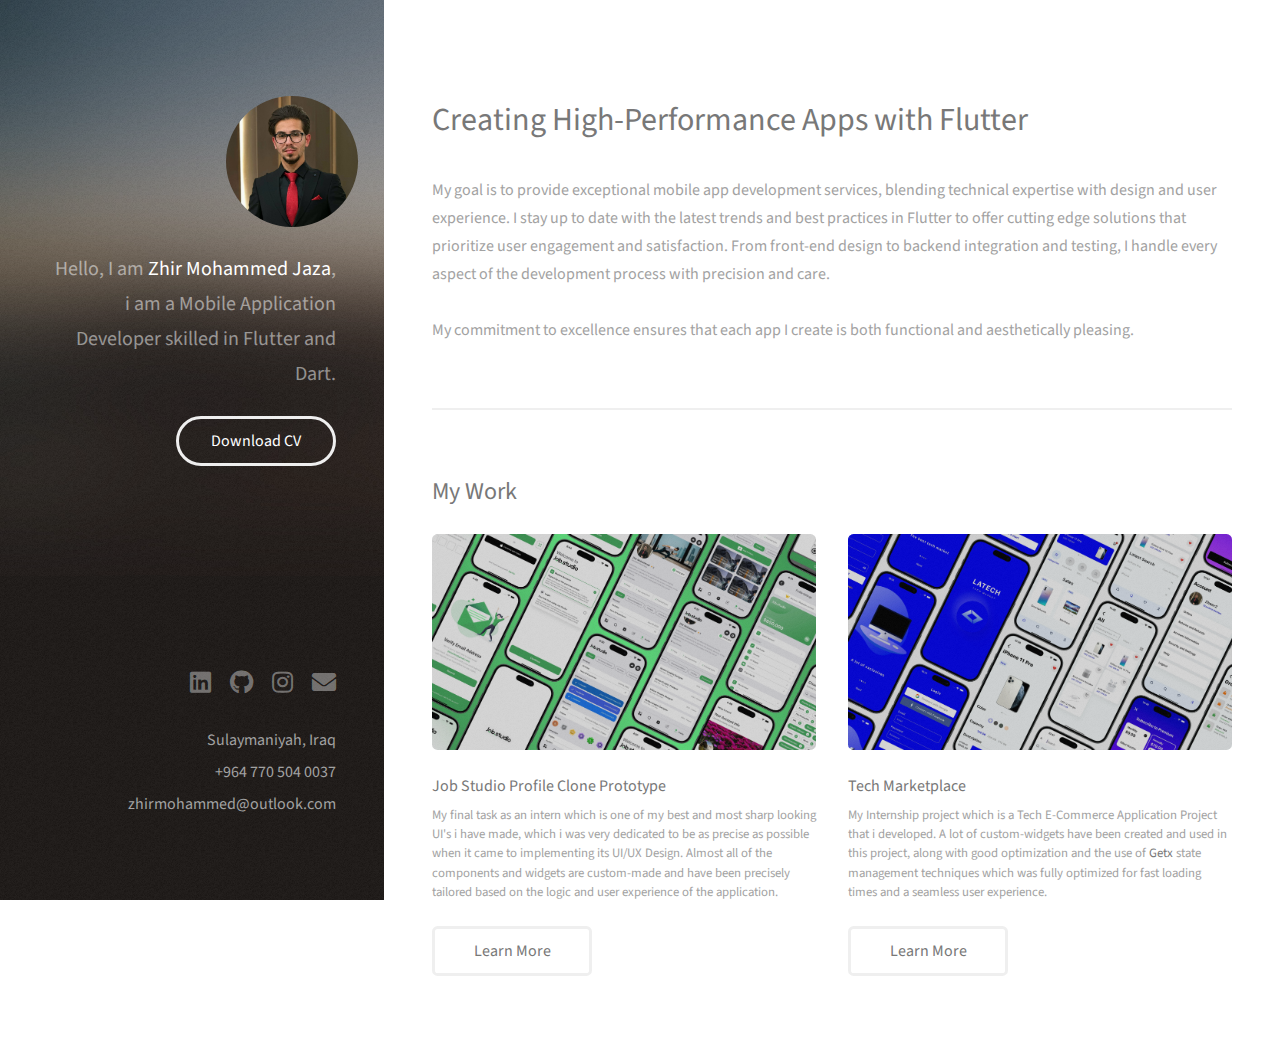
==== commit 45bfeced: "second commit image compress" ====
--- a/index.html
+++ b/index.html
@@ -44,15 +44,15 @@
 						<h2>My Work</h2>
 						<div class="row">
 							<article class="col-6 col-12-xsmall work-item">
-								<a href="images/fulls/JobStudio.png" class="image fit thumb"><img src="images/thumbs/JobStudio.png" alt="" /></a>
+								<a href="images/fulls/JobStudio.webp" class="image fit thumb"><img src="images/thumbs/JobStudio.webp" alt="" /></a>
 								<h3>Job Studio Profile Clone Prototype</h3>
 								<p>My final task as an intern which is one of my best and most sharp looking UI's i have made, which i was very dedicated to be as precise as possible when it came to implementing its UI/UX Design. Almost all of the components and widgets are custom-made and have been precisely tailored based on the logic and user experience of the application.</p>
 								<a href="https://github.com/Zheer03/job-studio-profile-ui.git" target="_blank" class="button" style="margin-top: 24px;">Learn More</a>
 							</article>
 							<article class="col-6 col-12-xsmall work-item">
-								<a href="images/fulls/TechMarketplace.png" class="image fit thumb"><img src="images/thumbs/TechMarketplace.png" alt="" /></a>
+								<a href="images/fulls/TechMarketplace.webp" class="image fit thumb"><img src="images/thumbs/TechMarketplace.webp" alt="" /></a>
 								<h3>Tech Marketplace</h3>
-								<p>My Internship project which is a Tech E-Commerce Application Project that i developed. A lot of custom-widgets have been created and used in this project, along with good optimization and the use of <Strong>Getx</Strong> state management techniques which was fully optimized for fast loading times and a seamless user experience</p>
+								<p>My Internship project which is a Tech E-Commerce Application Project that i developed. A lot of custom-widgets have been created and used in this project, along with good optimization and the use of <Strong>Getx</Strong> state management techniques which was fully optimized for fast loading times and a seamless user experience.</p>
 								<a href="https://github.com/Zheer03/tech-marketplace.git" target="_blank" class="button" style="margin-top: 24px;">Learn More</a>
 							</article>
 							<!-- <article class="col-6 col-12-xsmall work-item">
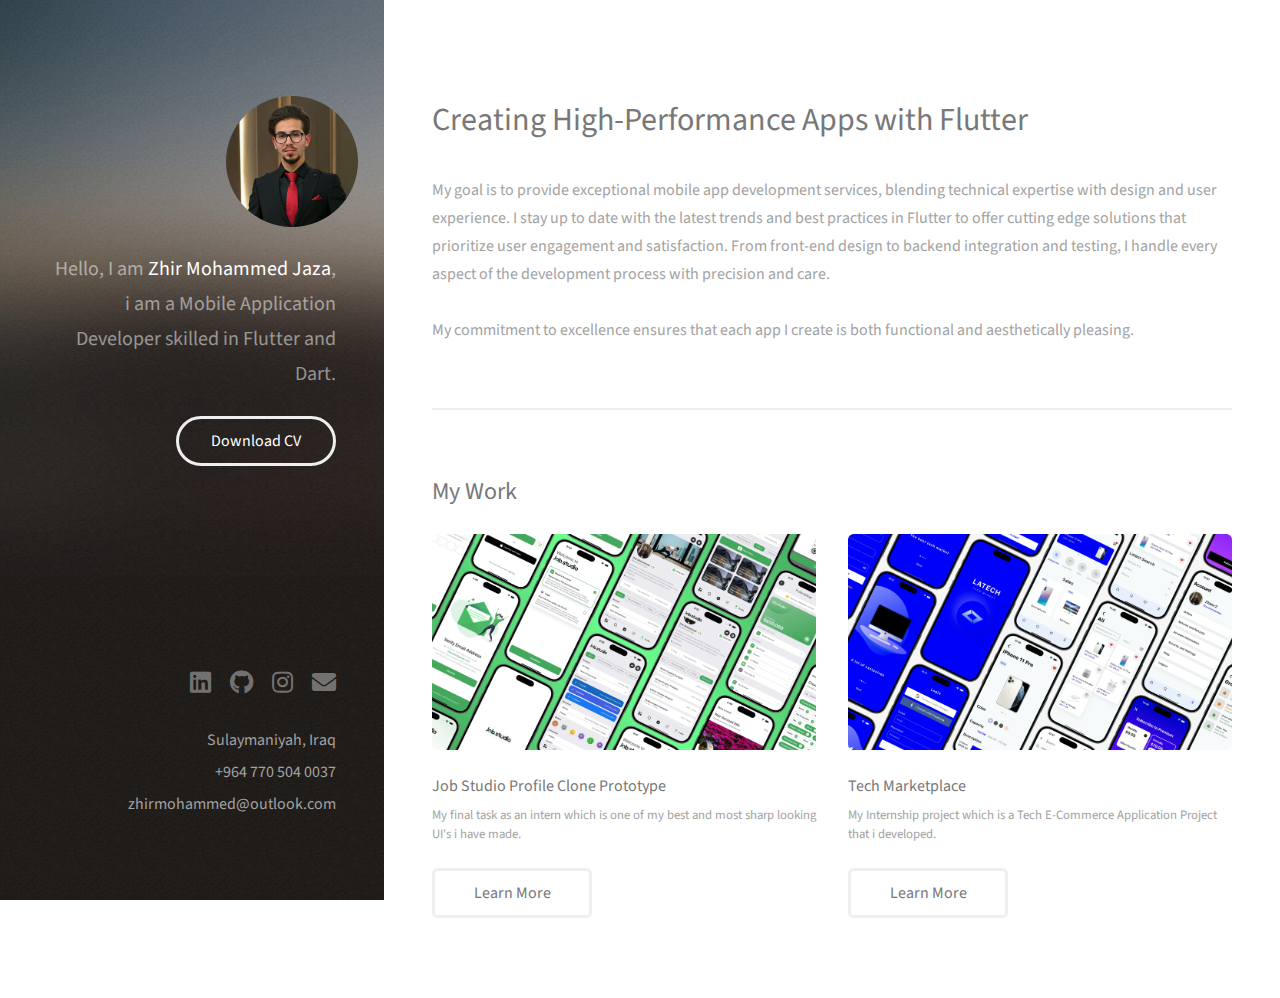
==== commit ee82c7a7: "project-details-pages-created" ====
--- a/index.html
+++ b/index.html
@@ -1,9 +1,4 @@
 <!DOCTYPE HTML>
-<!--
-	Strata by HTML5 UP
-	html5up.net | @ajlkn
-	Free for personal and commercial use under the CCA 3.0 license (html5up.net/license)
--->
 <html>
 	<head>
 		<title>Zhir's Portfolio</title>
@@ -44,16 +39,16 @@
 						<h2>My Work</h2>
 						<div class="row">
 							<article class="col-6 col-12-xsmall work-item">
-								<a href="images/fulls/JobStudio.webp" class="image fit thumb"><img src="images/thumbs/JobStudio.webp" alt="" /></a>
+								<a href="images/job-studio/JobStudio.webp" class="image fit thumb"><img src="images/job-studio/JobStudio.webp" alt="" /></a>
 								<h3>Job Studio Profile Clone Prototype</h3>
-								<p>My final task as an intern which is one of my best and most sharp looking UI's i have made, which i was very dedicated to be as precise as possible when it came to implementing its UI/UX Design. Almost all of the components and widgets are custom-made and have been precisely tailored based on the logic and user experience of the application.</p>
-								<a href="https://github.com/Zheer03/job-studio-profile-ui.git" target="_blank" class="button" style="margin-top: 24px;">Learn More</a>
+								<p>My final task as an intern which is one of my best and most sharp looking UI's i have made.</p>
+								<a href="/job-studio.html" class="button" style="margin-top: 24px;">Learn More</a>
 							</article>
 							<article class="col-6 col-12-xsmall work-item">
-								<a href="images/fulls/TechMarketplace.webp" class="image fit thumb"><img src="images/thumbs/TechMarketplace.webp" alt="" /></a>
+								<a href="images/tech-marketplace/TechMarketplace.webp" class="image fit thumb"><img src="images/tech-marketplace/TechMarketplace.webp" alt="" /></a>
 								<h3>Tech Marketplace</h3>
-								<p>My Internship project which is a Tech E-Commerce Application Project that i developed. A lot of custom-widgets have been created and used in this project, along with good optimization and the use of <Strong>Getx</Strong> state management techniques which was fully optimized for fast loading times and a seamless user experience.</p>
-								<a href="https://github.com/Zheer03/tech-marketplace.git" target="_blank" class="button" style="margin-top: 24px;">Learn More</a>
+								<p>My Internship project which is a Tech E-Commerce Application Project that i developed.</p>
+								<a href="/tech-marketplace.html" class="button" style="margin-top: 24px;">Learn More</a>
 							</article>
 							<!-- <article class="col-6 col-12-xsmall work-item">
 								<a href="images/fulls/JobStudio.png" class="image fit thumb"><img src="images/thumbs/JobStudio.png" alt="" /></a>
@@ -446,7 +441,7 @@
 						<li><a href="https://www.linkedin.com/in/zheer-muhamad-14b6a4210/" target="_blank" class="icon brands fa-linkedin"><span class="label">Twitter</span></a></li>
 						<li><a href="https://github.com/Zheer03" target="_blank" class="icon brands fa-github"><span class="label">Github</span></a></li>
 						<li><a href="https://www.instagram.com/zheermuhamad03/" target="_blank" class="icon brands fa-instagram"><span class="label">Dribbble</span></a></li>
-						<li><a href="mailto:zhirmohammed@outlook.com" target="_blank" class="icon solid fa-envelope"><span class="label">Email</span></a></li>
+						<li><a href="mailto:zhirmohammed@outlook.com"  class="icon solid fa-envelope"><span class="label">Email</span></a></li>
 					</ul>
 					<!-- <div class="col-4 col-12-small" style="display: flex; justify-content: flex-end; margin-top: 24px;"> -->
 					<div class="col-4 col-12-small footer-align" >
--- a/assets/css/main.css
+++ b/assets/css/main.css
@@ -387,6 +387,11 @@
 		max-width: 100% !important;
 	}
 
+	/* .mg-top{
+	
+		margin-top: 40px;
+	} */
+
 }
 
 @media screen and (max-width: 480px) {
@@ -1128,6 +1133,10 @@
 		padding-top: 4em;
 	}
 
+	/* .mg-top{
+	
+		margin-top: 40px;
+	} */
 }
 
 @media screen and (max-width: 980px) {
@@ -2162,7 +2171,7 @@
 	-webkit-transition: opacity 0.2s ease-in-out;
 	-ms-transition: opacity 0.2s ease-in-out;
 	transition: opacity 0.2s ease-in-out;
-	background: url("images/overlay.png");
+	background: none;
 	border-radius: 0.35em;
 	content: '';
 	display: block;
